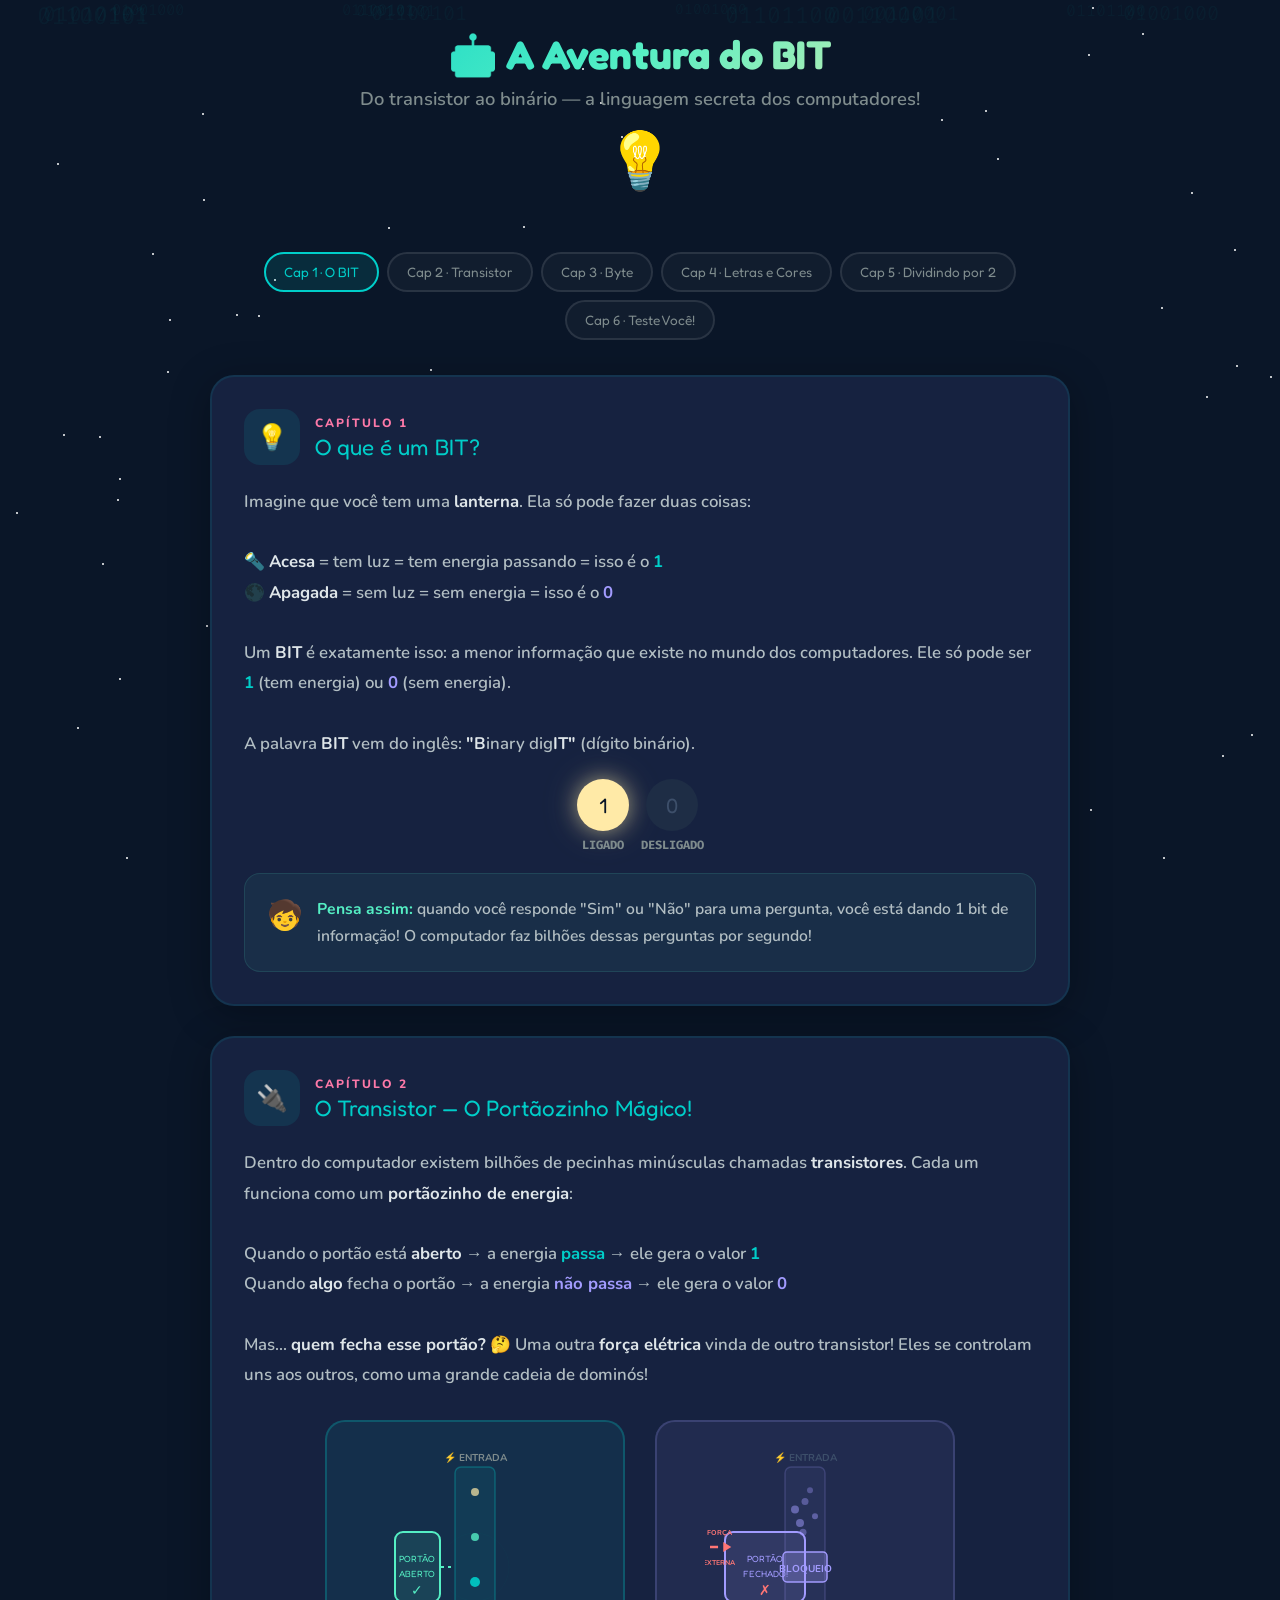
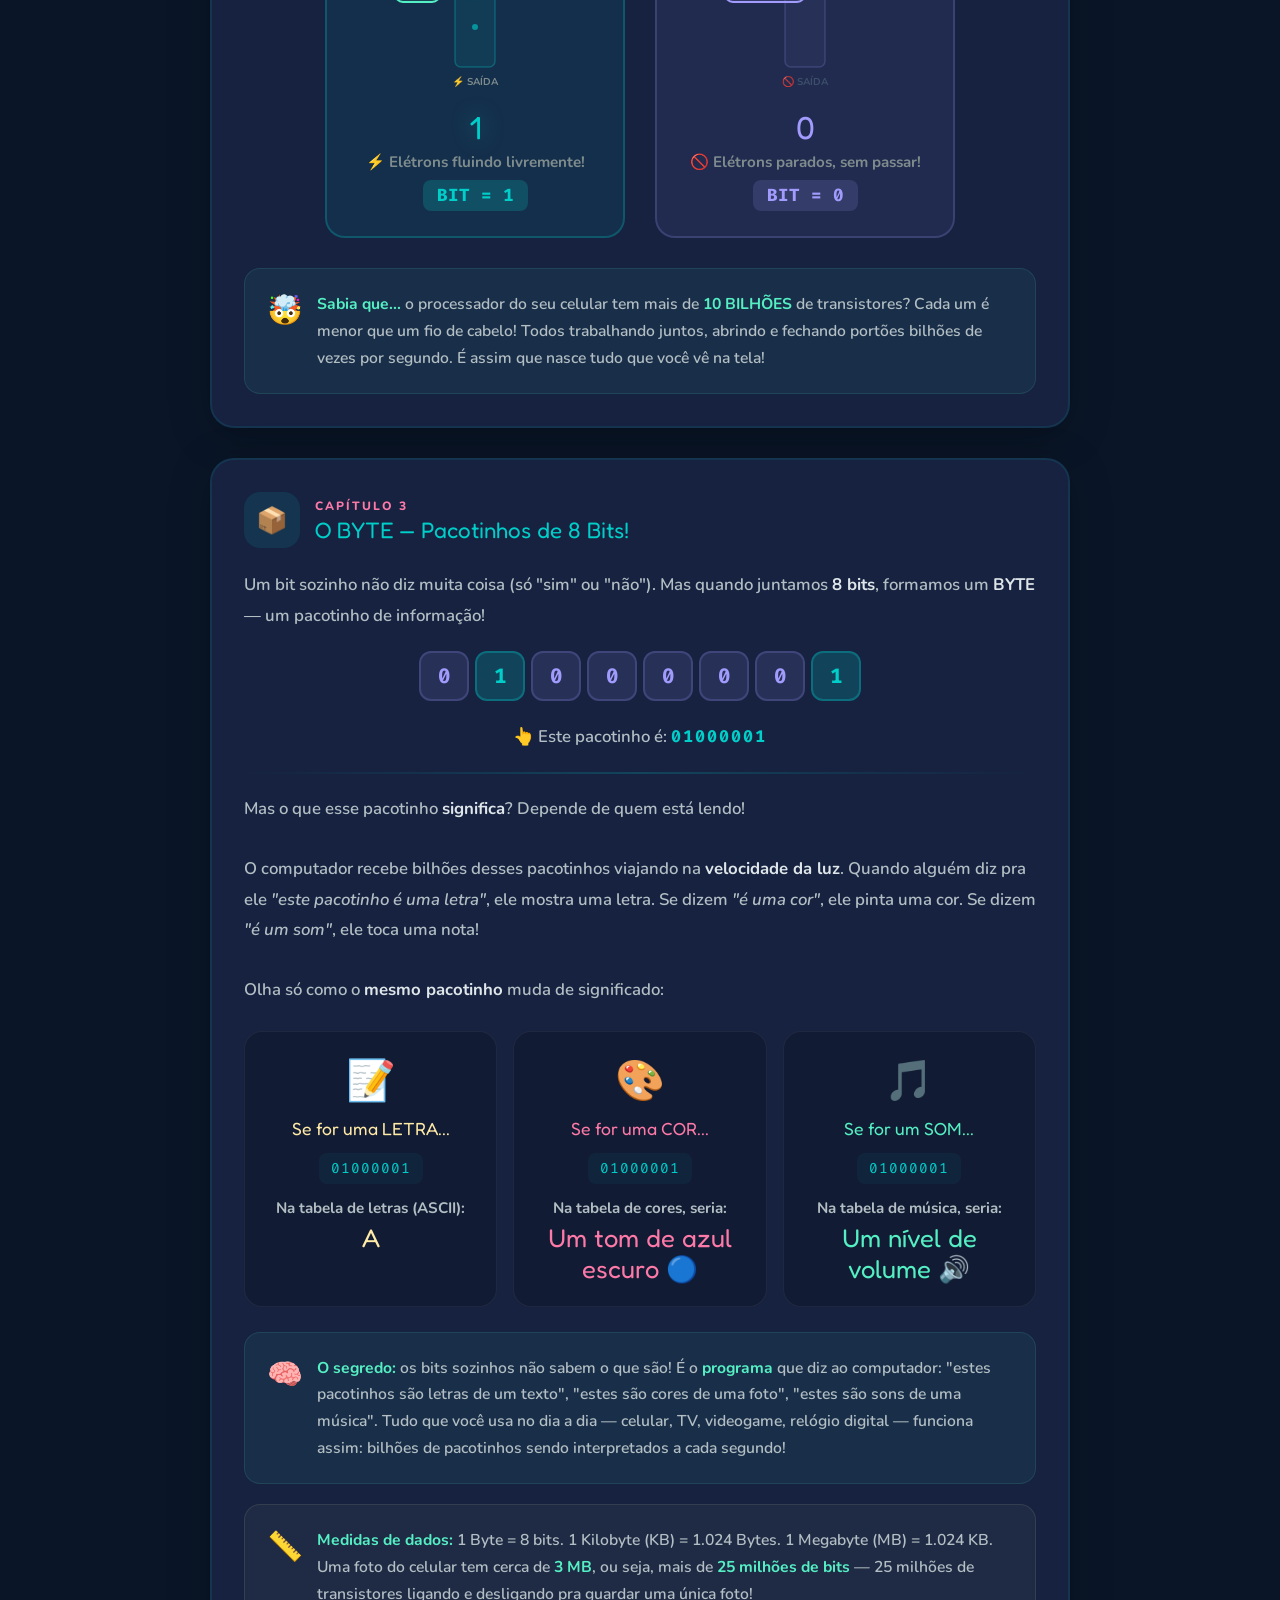
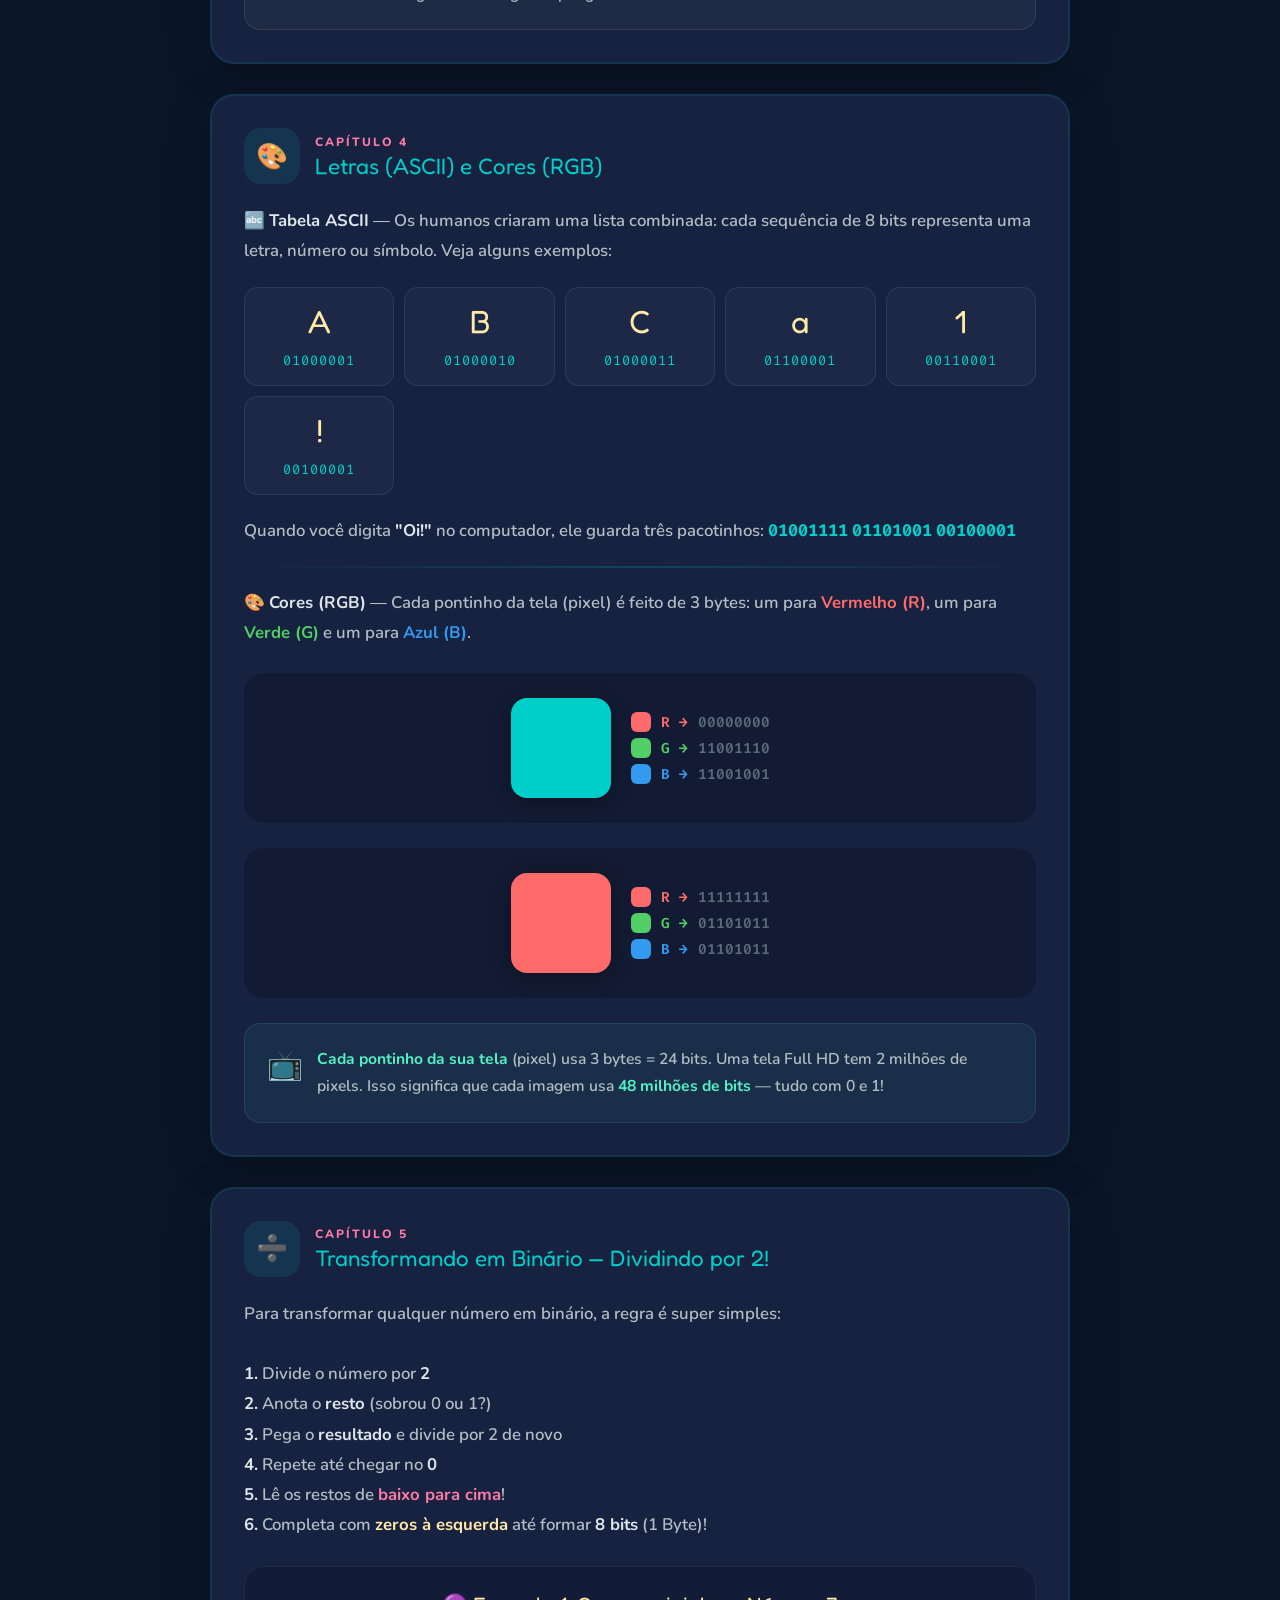
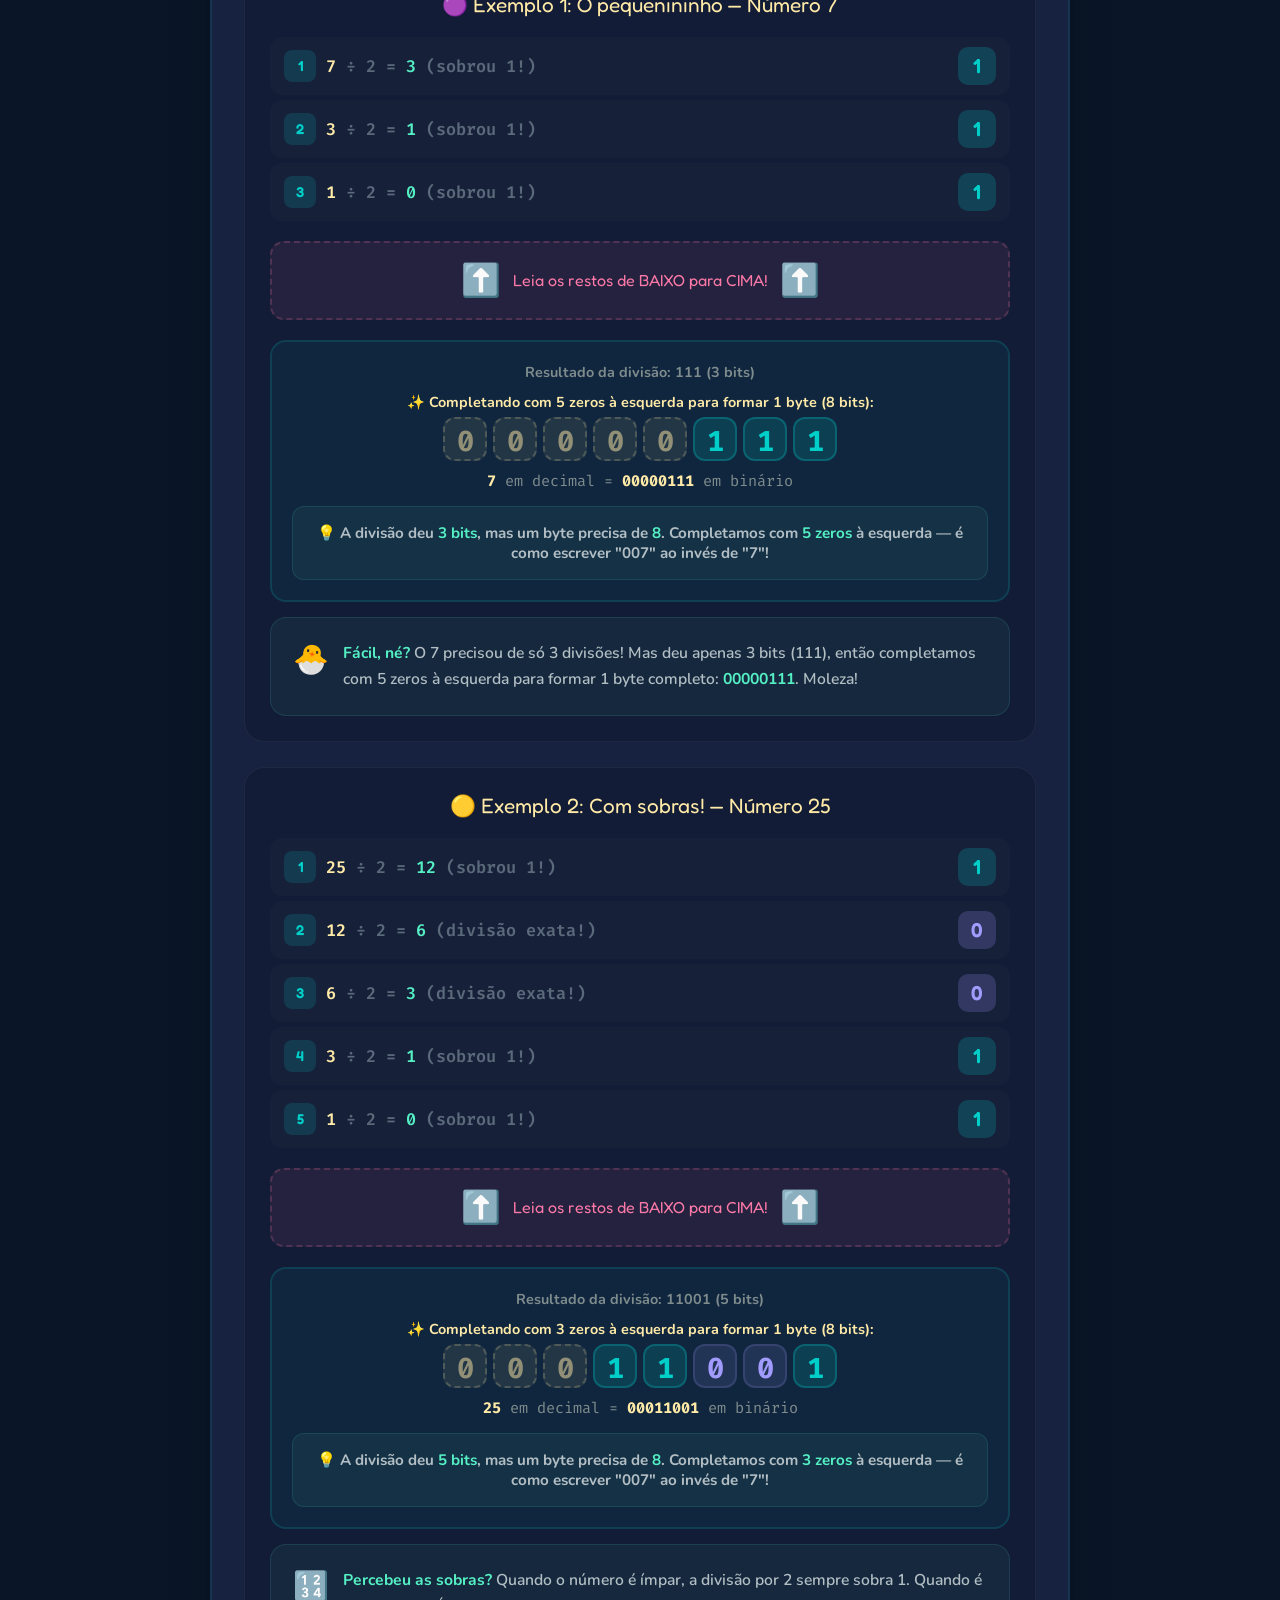
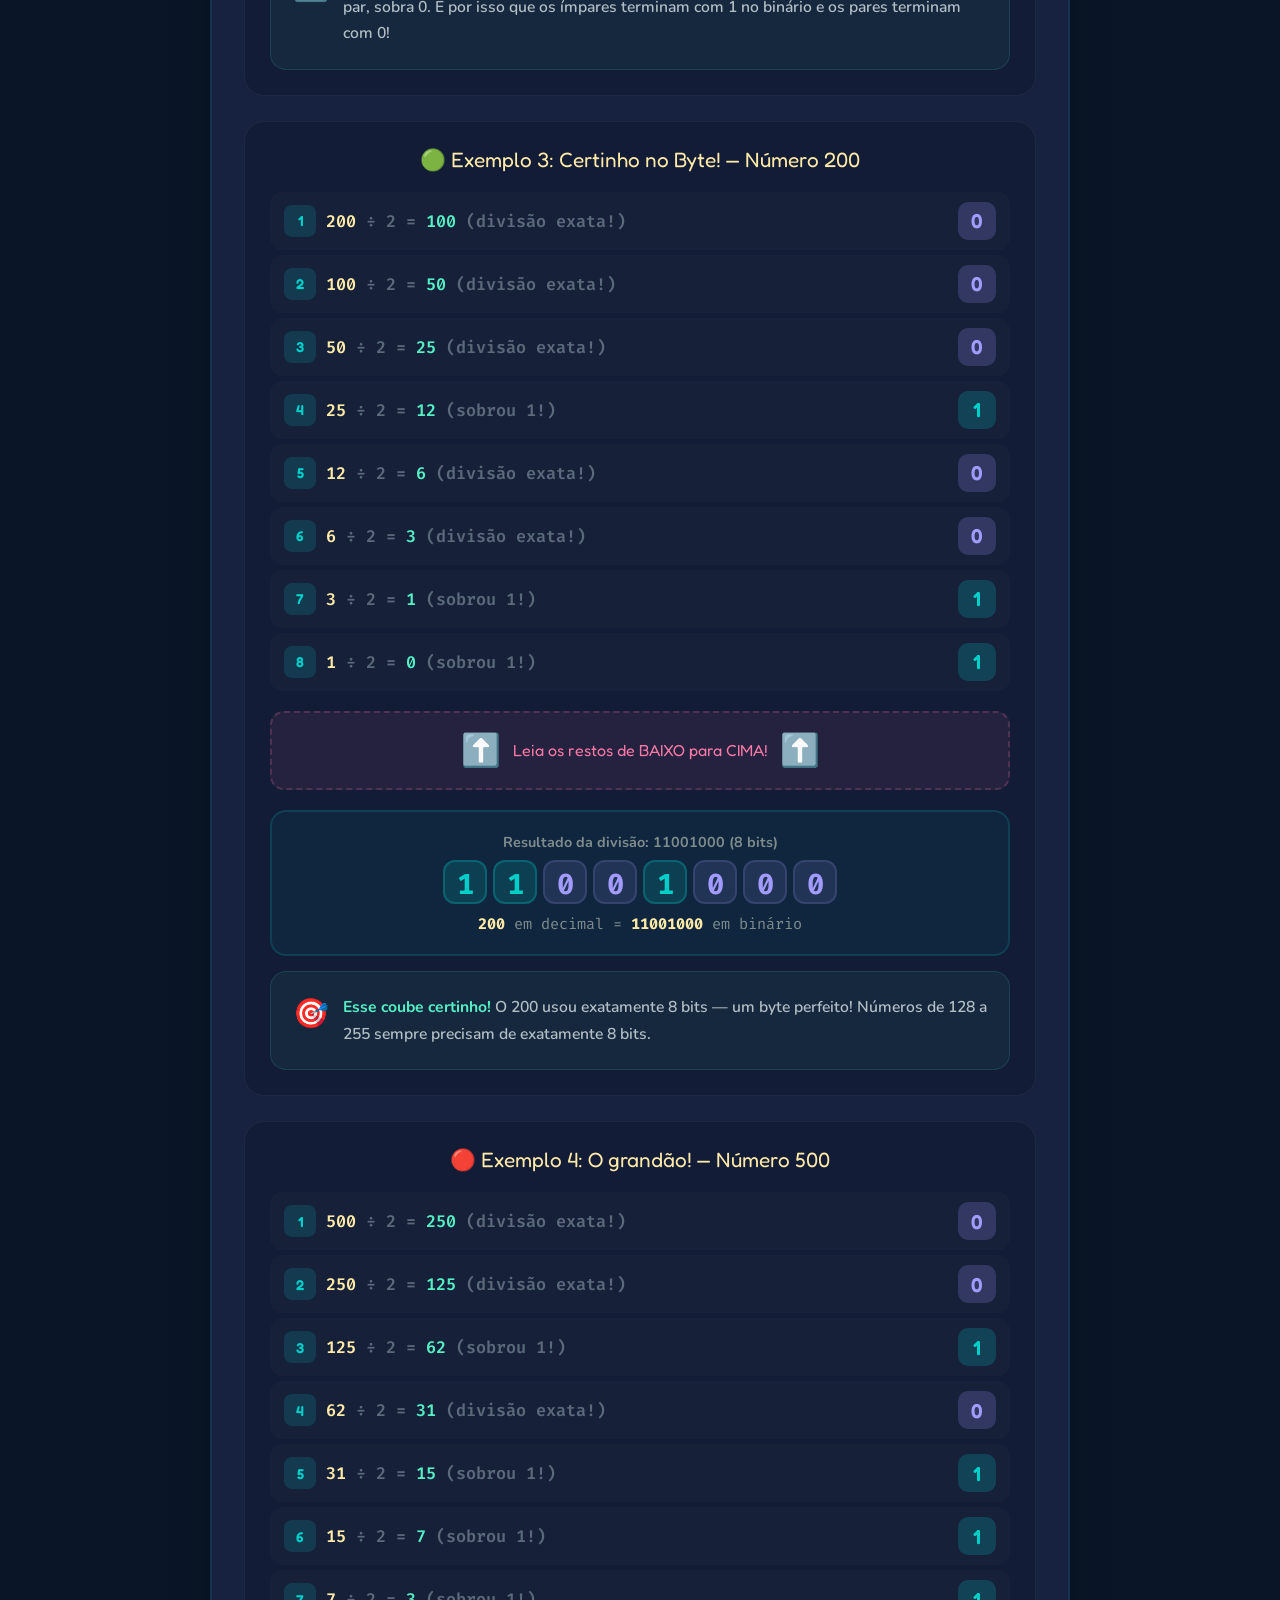
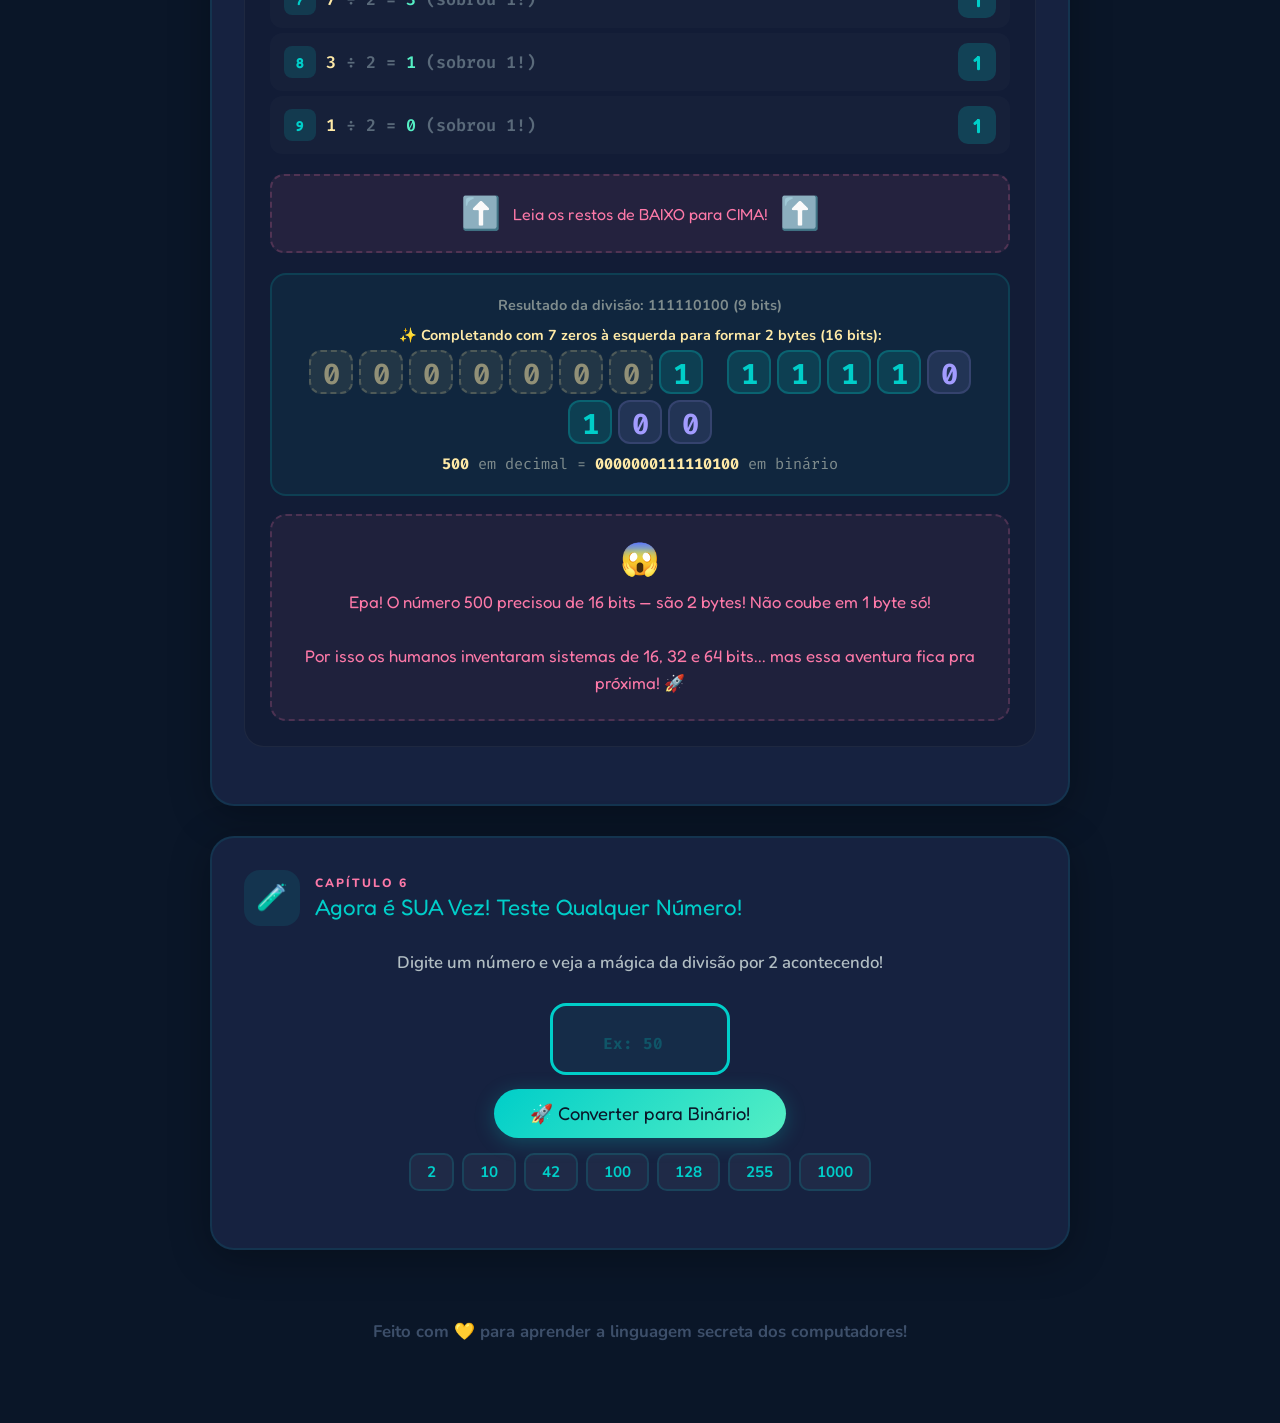
==== producoes/aventura-do-bit-v2.html @ 676eaa35 "feat: site inicial Colinha na Web com 2 produções - Página principal com galeria de cards (index.htm" ====
<!DOCTYPE html>
<html lang="pt-BR">
<head>
    <meta charset="UTF-8">
    <meta name="viewport" content="width=device-width, initial-scale=1.0">
    <title>🤖 A Aventura do BIT — Do Transistor ao Binário!</title>
    <link href="https://fonts.googleapis.com/css2?family=Fredoka+One&family=Nunito:wght@400;600;700;800&family=Fira+Code:wght@400;600;700&display=swap" rel="stylesheet">
    <style>
        :root {
            --ciano: #00CEC9;
            --azul-escuro: #0A1628;
            --azul-medio: #1B2A4A;
            --azul-card: #162240;
            --verde-neon: #55EFC4;
            --rosa-neon: #FD79A8;
            --amarelo-neon: #FFEAA7;
            --laranja: #FF7675;
            --roxo: #A29BFE;
            --branco: #DFE6E9;
        }

        * { margin: 0; padding: 0; box-sizing: border-box; }

        body {
            font-family: 'Nunito', sans-serif;
            background: var(--azul-escuro);
            color: var(--branco);
            min-height: 100vh;
            overflow-x: hidden;
        }

        /* ====== FUNDO ANIMADO ====== */
        .stars {
            position: fixed;
            top: 0; left: 0;
            width: 100%; height: 100%;
            pointer-events: none;
            z-index: 0;
        }

        .star {
            position: absolute;
            width: 2px; height: 2px;
            background: white;
            border-radius: 50%;
            animation: twinkle 3s ease-in-out infinite;
        }

        @keyframes twinkle {
            0%, 100% { opacity: 0.15; }
            50% { opacity: 0.8; }
        }

        .floating-binary {
            position: fixed;
            font-family: 'Fira Code', monospace;
            font-size: 1.1em;
            color: var(--ciano);
            opacity: 0.04;
            pointer-events: none;
            z-index: 0;
            animation: floatUp 18s linear infinite;
        }

        @keyframes floatUp {
            0% { transform: translateY(100vh); opacity: 0; }
            10% { opacity: 0.04; }
            90% { opacity: 0.04; }
            100% { transform: translateY(-100px); opacity: 0; }
        }

        /* ====== CONTAINER ====== */
        .container {
            max-width: 900px;
            margin: 0 auto;
            padding: 30px 20px 60px;
            position: relative;
            z-index: 1;
        }

        /* ====== HEADER ====== */
        .header {
            text-align: center;
            margin-bottom: 40px;
            animation: slideDown 0.8s ease-out;
        }

        @keyframes slideDown {
            from { opacity: 0; transform: translateY(-40px); }
            to { opacity: 1; transform: translateY(0); }
        }

        .header h1 {
            font-family: 'Fredoka One', cursive;
            font-size: 2.5em;
            background: linear-gradient(135deg, var(--ciano), var(--verde-neon), var(--amarelo-neon));
            -webkit-background-clip: text;
            -webkit-text-fill-color: transparent;
            background-clip: text;
            line-height: 1.2;
            margin-bottom: 8px;
        }

        .header .subtitle {
            font-size: 1.15em;
            color: #7F8C8D;
            font-weight: 600;
        }

        .hero-emoji {
            font-size: 3.5em;
            display: inline-block;
            animation: heroFloat 3s ease-in-out infinite;
            margin: 12px 0;
        }

        @keyframes heroFloat {
            0%, 100% { transform: translateY(0); }
            50% { transform: translateY(-12px); }
        }

        /* ====== NAVEGAÇÃO POR CAPÍTULOS ====== */
        .chapter-nav {
            display: flex;
            gap: 8px;
            justify-content: center;
            flex-wrap: wrap;
            margin-bottom: 35px;
        }

        .chapter-dot {
            padding: 10px 18px;
            border-radius: 50px;
            font-family: 'Fredoka One', cursive;
            font-size: 0.85em;
            cursor: pointer;
            border: 2px solid rgba(255,255,255,0.1);
            background: rgba(255,255,255,0.03);
            color: #7F8C8D;
            transition: all 0.3s ease;
            text-decoration: none;
        }

        .chapter-dot:hover {
            border-color: var(--ciano);
            color: var(--ciano);
            transform: translateY(-2px);
        }

        .chapter-dot.active {
            border-color: var(--ciano);
            background: rgba(0,206,201,0.12);
            color: var(--ciano);
        }

        /* ====== CARDS ====== */
        .card {
            background: var(--azul-card);
            border-radius: 24px;
            padding: 32px;
            margin-bottom: 30px;
            border: 2px solid rgba(0, 206, 201, 0.1);
            box-shadow: 0 8px 40px rgba(0, 0, 0, 0.3);
            animation: fadeUp 0.6s ease-out both;
        }

        @keyframes fadeUp {
            from { opacity: 0; transform: translateY(30px); }
            to { opacity: 1; transform: translateY(0); }
        }

        .card-header {
            display: flex;
            align-items: center;
            gap: 15px;
            margin-bottom: 22px;
        }

        .card-icon {
            width: 56px; height: 56px;
            border-radius: 16px;
            display: flex;
            align-items: center;
            justify-content: center;
            font-size: 1.6em;
            flex-shrink: 0;
            background: rgba(0, 206, 201, 0.1);
        }

        .chapter-label {
            font-size: 0.75em;
            text-transform: uppercase;
            letter-spacing: 2px;
            color: var(--rosa-neon);
            font-weight: 800;
            display: block;
            margin-bottom: 2px;
        }

        .card-title {
            font-family: 'Fredoka One', cursive;
            font-size: 1.4em;
            color: var(--ciano);
        }

        .card-text {
            font-size: 1.05em;
            line-height: 1.8;
            color: #B2BEC3;
            font-weight: 600;
        }

        .card-text strong { color: var(--branco); }

        .section-divider {
            height: 2px;
            background: linear-gradient(90deg, transparent, rgba(0,206,201,0.2), transparent);
            margin: 20px 0;
            border-radius: 2px;
        }

        /* ====== LÂMPADAS (CAP 1) ====== */
        .lamp-row {
            display: flex;
            gap: 12px;
            justify-content: center;
            flex-wrap: wrap;
            margin: 20px 0;
        }

        .lamp {
            text-align: center;
            cursor: pointer;
            transition: all 0.2s ease;
        }

        .lamp:hover { transform: scale(1.1); }

        .lamp-bulb {
            width: 52px; height: 52px;
            border-radius: 50%;
            display: flex;
            align-items: center;
            justify-content: center;
            font-family: 'Fredoka One', cursive;
            font-size: 1.3em;
            margin: 0 auto 6px;
            transition: all 0.3s ease;
        }

        .lamp-on {
            background: var(--amarelo-neon);
            color: var(--azul-escuro);
            box-shadow: 0 0 20px rgba(255,234,167,0.5), 0 0 40px rgba(255,234,167,0.2);
        }

        .lamp-off {
            background: #1E2D45;
            color: #3D4F6A;
        }

        .lamp-label {
            font-size: 0.75em;
            color: #7F8C8D;
            font-weight: 700;
            font-family: 'Fira Code', monospace;
        }

        /* ====== TRANSISTOR (CAP 2) ====== */
        .transistor-demo {
            display: flex;
            gap: 30px;
            justify-content: center;
            flex-wrap: wrap;
            margin: 30px 0;
        }

        .transistor-box {
            text-align: center;
            padding: 25px;
            border-radius: 20px;
            width: 300px;
            transition: all 0.3s ease;
        }

        .transistor-on {
            background: rgba(0, 206, 201, 0.08);
            border: 2px solid rgba(0, 206, 201, 0.25);
        }

        .transistor-off {
            background: rgba(162, 155, 254, 0.08);
            border: 2px solid rgba(162, 155, 254, 0.2);
        }

        .transistor-svg {
            width: 200px;
            height: 240px;
            margin: 0 auto 15px;
        }

        .transistor-label {
            font-family: 'Fredoka One', cursive;
            font-size: 2em;
            margin-bottom: 5px;
        }

        .transistor-on .transistor-label {
            color: var(--ciano);
            text-shadow: 0 0 20px rgba(0,206,201,0.5);
        }

        .transistor-off .transistor-label { color: var(--roxo); }

        .transistor-desc {
            font-size: 0.95em;
            color: #7F8C8D;
            font-weight: 700;
        }

        .transistor-state {
            font-family: 'Fira Code', monospace;
            font-size: 1.1em;
            padding: 4px 14px;
            border-radius: 8px;
            display: inline-block;
            margin-top: 8px;
            font-weight: 700;
        }

        .state-on { background: rgba(0,206,201,0.2); color: var(--ciano); }
        .state-off { background: rgba(162,155,254,0.15); color: var(--roxo); }

        /* ====== BYTE VISUAL (CAP 3) ====== */
        .byte-visual {
            display: flex;
            gap: 6px;
            justify-content: center;
            margin: 20px 0;
            flex-wrap: wrap;
        }

        .byte-bit {
            width: 50px; height: 50px;
            border-radius: 12px;
            display: flex;
            align-items: center;
            justify-content: center;
            font-family: 'Fira Code', monospace;
            font-weight: 700;
            font-size: 1.3em;
            transition: all 0.3s ease;
        }

        .byte-1 {
            background: rgba(0,206,201,0.2);
            color: var(--ciano);
            border: 2px solid rgba(0,206,201,0.3);
        }

        .byte-0 {
            background: rgba(162,155,254,0.12);
            color: var(--roxo);
            border: 2px solid rgba(162,155,254,0.2);
        }

        /* ====== CONTEXTO CARDS (CAP 3) ====== */
        .context-cards {
            display: grid;
            grid-template-columns: repeat(auto-fit, minmax(220px, 1fr));
            gap: 16px;
            margin: 25px 0;
        }

        .context-item {
            background: rgba(0,0,0,0.2);
            border-radius: 18px;
            padding: 22px;
            text-align: center;
            border: 1px solid rgba(255,255,255,0.06);
            transition: all 0.3s ease;
        }

        .context-item:hover {
            transform: translateY(-4px);
            border-color: rgba(0,206,201,0.2);
        }

        .context-emoji {
            font-size: 2.5em;
            display: block;
            margin-bottom: 10px;
        }

        .context-label {
            font-family: 'Fredoka One', cursive;
            font-size: 1.1em;
            margin-bottom: 6px;
        }

        .context-label-letter { color: var(--amarelo-neon); }
        .context-label-color { color: var(--rosa-neon); }
        .context-label-sound { color: var(--verde-neon); }

        .context-binary {
            font-family: 'Fira Code', monospace;
            font-size: 0.9em;
            color: var(--ciano);
            letter-spacing: 1px;
            margin: 8px 0;
            padding: 6px 12px;
            background: rgba(0,206,201,0.06);
            border-radius: 8px;
            display: inline-block;
        }

        .context-meaning {
            font-size: 0.95em;
            color: #B2BEC3;
            font-weight: 700;
            margin-top: 6px;
        }

        .context-result {
            font-family: 'Fredoka One', cursive;
            font-size: 1.6em;
            display: block;
            margin-top: 4px;
        }

        /* ====== ASCII SHOWCASE (CAP 4) ====== */
        .ascii-showcase {
            display: grid;
            grid-template-columns: repeat(auto-fill, minmax(130px, 1fr));
            gap: 10px;
            margin: 20px 0;
        }

        .ascii-item {
            background: rgba(255,255,255,0.03);
            border: 1px solid rgba(255,255,255,0.08);
            border-radius: 14px;
            padding: 14px 10px;
            text-align: center;
            transition: all 0.3s ease;
        }

        .ascii-item:hover {
            background: rgba(0,206,201,0.08);
            border-color: rgba(0,206,201,0.2);
            transform: translateY(-3px);
        }

        .ascii-char {
            font-family: 'Fredoka One', cursive;
            font-size: 2em;
            color: var(--amarelo-neon);
            display: block;
            margin-bottom: 8px;
        }

        .ascii-bin {
            font-family: 'Fira Code', monospace;
            font-size: 0.85em;
            color: var(--ciano);
            letter-spacing: 1px;
        }

        /* ====== PIXEL / COR (CAP 4) ====== */
        .pixel-demo {
            display: flex;
            gap: 20px;
            align-items: center;
            justify-content: center;
            flex-wrap: wrap;
            margin: 25px 0;
            padding: 25px;
            background: rgba(0,0,0,0.2);
            border-radius: 20px;
        }

        .pixel-square {
            width: 100px; height: 100px;
            border-radius: 16px;
            flex-shrink: 0;
            box-shadow: 0 4px 20px rgba(0,0,0,0.3);
        }

        .pixel-info { text-align: left; }

        .pixel-channel {
            display: flex;
            align-items: center;
            gap: 10px;
            margin: 6px 0;
            font-family: 'Fira Code', monospace;
            font-size: 0.9em;
            font-weight: 600;
        }

        .channel-label {
            width: 20px; height: 20px;
            border-radius: 6px;
            flex-shrink: 0;
        }

        .channel-r { background: #FF6B6B; }
        .channel-g { background: #51CF66; }
        .channel-b { background: #339AF0; }

        /* ====== DIVISÃO POR 2 (CAP 5) ====== */
        .division-example {
            margin: 25px 0;
            padding: 25px;
            background: rgba(0,0,0,0.15);
            border-radius: 20px;
            border: 1px solid rgba(255,255,255,0.05);
        }

        .division-title {
            font-family: 'Fredoka One', cursive;
            font-size: 1.3em;
            color: var(--amarelo-neon);
            text-align: center;
            margin-bottom: 20px;
        }

        .div-step {
            display: flex;
            align-items: center;
            gap: 10px;
            padding: 10px 14px;
            margin: 5px 0;
            border-radius: 12px;
            background: rgba(255,255,255,0.02);
            font-family: 'Fira Code', monospace;
            font-size: 1.05em;
            font-weight: 600;
            opacity: 0;
            animation: stepSlide 0.4s ease-out forwards;
        }

        @keyframes stepSlide {
            from { opacity: 0; transform: translateX(-20px); }
            to { opacity: 1; transform: translateX(0); }
        }

        .div-step-num {
            background: rgba(0,206,201,0.15);
            color: var(--ciano);
            width: 32px; height: 32px;
            border-radius: 8px;
            display: flex;
            align-items: center;
            justify-content: center;
            font-family: 'Fredoka One', cursive;
            font-size: 0.85em;
            flex-shrink: 0;
        }

        .div-content { flex: 1; color: var(--branco); }
        .div-content .num { color: var(--amarelo-neon); }
        .div-content .op { color: #5A6A7A; }
        .div-content .eq { color: var(--verde-neon); }

        .div-remainder {
            font-family: 'Fredoka One', cursive;
            font-size: 1.2em;
            width: 38px; height: 38px;
            border-radius: 10px;
            display: flex;
            align-items: center;
            justify-content: center;
            flex-shrink: 0;
        }

        .rem-0 { background: rgba(162,155,254,0.2); color: var(--roxo); }
        .rem-1 { background: rgba(0,206,201,0.2); color: var(--ciano); }

        .read-direction {
            display: flex;
            align-items: center;
            justify-content: center;
            gap: 12px;
            margin: 20px 0;
            padding: 16px;
            background: rgba(253,121,168,0.08);
            border-radius: 14px;
            border: 2px dashed rgba(253,121,168,0.2);
        }

        .read-arrow {
            font-size: 2em;
            animation: arrowBounce 1.5s ease-in-out infinite;
        }

        @keyframes arrowBounce {
            0%, 100% { transform: translateY(0); }
            50% { transform: translateY(-6px); }
        }

        .read-text {
            font-family: 'Fredoka One', cursive;
            font-size: 1em;
            color: var(--rosa-neon);
        }

        /* Resultado da conversão */
        .conversion-result {
            text-align: center;
            padding: 20px;
            background: rgba(0,206,201,0.06);
            border-radius: 16px;
            border: 2px solid rgba(0,206,201,0.15);
            margin-top: 15px;
        }

        .conv-label {
            font-size: 0.9em;
            color: #7F8C8D;
            font-weight: 700;
            margin-bottom: 8px;
        }

        .conv-result-digits {
            display: flex;
            gap: 6px;
            justify-content: center;
            flex-wrap: wrap;
        }

        .conv-digit {
            font-family: 'Fira Code', monospace;
            font-weight: 700;
            font-size: 1.8em;
            width: 44px; height: 44px;
            line-height: 44px;
            text-align: center;
            border-radius: 12px;
        }

        .cd-1 {
            background: rgba(0,206,201,0.15);
            color: var(--ciano);
            border: 2px solid rgba(0,206,201,0.25);
        }

        .cd-0 {
            background: rgba(162,155,254,0.12);
            color: var(--roxo);
            border: 2px solid rgba(162,155,254,0.15);
        }

        .cd-pad {
            background: rgba(255,234,167,0.08);
            color: rgba(255,234,167,0.5);
            border: 2px dashed rgba(255,234,167,0.2);
        }

        .conv-decimal {
            font-family: 'Fira Code', monospace;
            font-size: 0.95em;
            color: #7F8C8D;
            margin-top: 10px;
        }

        .conv-decimal strong { color: var(--amarelo-neon); }

        /* Regra do byte */
        .byte-rule {
            text-align: center;
            margin-top: 15px;
            padding: 16px;
            background: rgba(85,239,196,0.06);
            border-radius: 12px;
            border: 1px solid rgba(85,239,196,0.12);
            font-size: 0.95em;
            color: #B2BEC3;
            font-weight: 700;
        }

        .byte-rule strong { color: var(--verde-neon); }

        /* Spoiler divertido */
        .spoiler-box {
            text-align: center;
            margin-top: 18px;
            padding: 22px;
            background: rgba(253,121,168,0.06);
            border-radius: 16px;
            border: 2px dashed rgba(253,121,168,0.2);
        }

        .spoiler-emoji { font-size: 2em; display: block; margin-bottom: 8px; }

        .spoiler-text {
            font-family: 'Fredoka One', cursive;
            font-size: 1.05em;
            color: var(--rosa-neon);
            line-height: 1.6;
        }

        /* ====== FUN FACT ====== */
        .fun-fact {
            background: rgba(85,239,196,0.06);
            border-radius: 16px;
            padding: 22px;
            margin-top: 20px;
            display: flex;
            align-items: flex-start;
            gap: 14px;
            border: 1px solid rgba(85,239,196,0.12);
        }

        .fun-fact-icon { font-size: 1.8em; flex-shrink: 0; }

        .fun-fact-text {
            font-size: 0.98em;
            line-height: 1.7;
            color: #B2BEC3;
            font-weight: 600;
        }

        .fun-fact-text strong { color: var(--verde-neon); }

        /* ====== INTERATIVO (CAP 6) ====== */
        .interactive-section {
            text-align: center;
            margin: 25px 0;
        }

        .number-input {
            font-family: 'Fira Code', monospace;
            font-size: 1.8em;
            font-weight: 700;
            width: 180px;
            padding: 14px 18px;
            border: 3px solid var(--ciano);
            border-radius: 16px;
            background: rgba(0,206,201,0.06);
            color: var(--ciano);
            text-align: center;
            outline: none;
            transition: all 0.3s ease;
        }

        .number-input:focus {
            border-color: var(--verde-neon);
            box-shadow: 0 0 20px rgba(85,239,196,0.2);
        }

        .number-input::placeholder {
            color: rgba(0,206,201,0.25);
            font-size: 0.55em;
        }

        .convert-btn {
            display: inline-block;
            background: linear-gradient(135deg, var(--ciano), var(--verde-neon));
            color: var(--azul-escuro);
            font-family: 'Fredoka One', cursive;
            font-size: 1.15em;
            padding: 13px 36px;
            border: none;
            border-radius: 50px;
            cursor: pointer;
            margin-top: 14px;
            transition: all 0.3s ease;
            box-shadow: 0 4px 20px rgba(0,206,201,0.25);
        }

        .convert-btn:hover {
            transform: translateY(-3px);
            box-shadow: 0 8px 30px rgba(0,206,201,0.35);
        }

        .convert-btn:active { transform: translateY(0) scale(0.98); }

        .quick-examples {
            display: flex;
            gap: 8px;
            justify-content: center;
            flex-wrap: wrap;
            margin: 15px 0;
        }

        .quick-btn {
            background: rgba(255,255,255,0.04);
            border: 2px solid rgba(0,206,201,0.15);
            border-radius: 10px;
            padding: 7px 16px;
            font-family: 'Nunito', sans-serif;
            font-weight: 700;
            font-size: 0.95em;
            color: var(--ciano);
            cursor: pointer;
            transition: all 0.3s ease;
        }

        .quick-btn:hover {
            background: rgba(0,206,201,0.08);
            border-color: var(--ciano);
            transform: translateY(-2px);
        }

        #interactive-result { margin-top: 20px; }

        /* ====== FOOTER ====== */
        .footer {
            text-align: center;
            margin-top: 50px;
            padding: 20px;
            color: #3D4F6A;
            font-weight: 700;
            font-size: 1.05em;
        }

        .footer span { color: var(--amarelo-neon); }

        /* ====== RESPONSIVO ====== */
        @media (max-width: 600px) {
            .header h1 { font-size: 1.8em; }
            .transistor-demo { gap: 15px; }
            .transistor-box { width: 100%; max-width: 300px; }
            .card { padding: 22px; }
            .division-title { font-size: 1.1em; }
            .pixel-demo { flex-direction: column; text-align: center; }
            .pixel-info { text-align: center; }
            .context-cards { grid-template-columns: 1fr; }
        }
    </style>
</head>
<body>

<!-- ====== FUNDO ====== -->
<div class="stars" id="stars"></div>
<div id="floatingBinary"></div>

<div class="container">

    <!-- ====== HEADER ====== -->
    <div class="header">
        <h1>🤖 A Aventura do BIT</h1>
        <p class="subtitle">Do transistor ao binário — a linguagem secreta dos computadores!</p>
        <div class="hero-emoji">💡</div>
    </div>

    <!-- ====== NAVEGAÇÃO ====== -->
    <div class="chapter-nav">
        <a class="chapter-dot active" href="#cap1">Cap 1 · O BIT</a>
        <a class="chapter-dot" href="#cap2">Cap 2 · Transistor</a>
        <a class="chapter-dot" href="#cap3">Cap 3 · Byte</a>
        <a class="chapter-dot" href="#cap4">Cap 4 · Letras e Cores</a>
        <a class="chapter-dot" href="#cap5">Cap 5 · Dividindo por 2</a>
        <a class="chapter-dot" href="#cap6">Cap 6 · Teste Você!</a>
    </div>

    <!-- ================================================================ -->
    <!-- CAPÍTULO 1 — O QUE É UM BIT? -->
    <!-- ================================================================ -->
    <div class="card" id="cap1">
        <div class="card-header">
            <div class="card-icon">💡</div>
            <div>
                <span class="chapter-label">Capítulo 1</span>
                <div class="card-title">O que é um BIT?</div>
            </div>
        </div>

        <div class="card-text">
            <p>Imagine que você tem uma <strong>lanterna</strong>. Ela só pode fazer duas coisas:</p>
            <br>
            <p>🔦 <strong>Acesa</strong> = tem luz = tem energia passando = isso é o <strong style="color:var(--ciano)">1</strong></p>
            <p>🌑 <strong>Apagada</strong> = sem luz = sem energia = isso é o <strong style="color:var(--roxo)">0</strong></p>
            <br>
            <p>Um <strong>BIT</strong> é exatamente isso: a menor informação que existe no mundo dos computadores. Ele só pode ser <strong style="color:var(--ciano)">1</strong> (tem energia) ou <strong style="color:var(--roxo)">0</strong> (sem energia).</p>
            <br>
            <p>A palavra <strong>BIT</strong> vem do inglês: <strong>"B</strong>inary dig<strong>IT"</strong> (dígito binário).</p>
        </div>

        <div class="lamp-row">
            <div class="lamp" onclick="this.querySelector('.lamp-bulb').classList.toggle('lamp-on'); this.querySelector('.lamp-bulb').classList.toggle('lamp-off');">
                <div class="lamp-bulb lamp-on">1</div>
                <div class="lamp-label">LIGADO</div>
            </div>
            <div class="lamp" onclick="this.querySelector('.lamp-bulb').classList.toggle('lamp-on'); this.querySelector('.lamp-bulb').classList.toggle('lamp-off');">
                <div class="lamp-bulb lamp-off">0</div>
                <div class="lamp-label">DESLIGADO</div>
            </div>
        </div>

        <div class="fun-fact">
            <span class="fun-fact-icon">🧒</span>
            <div class="fun-fact-text">
                <strong>Pensa assim:</strong> quando você responde "Sim" ou "Não" para uma pergunta, você está dando 1 bit de informação! O computador faz bilhões dessas perguntas por segundo!
            </div>
        </div>
    </div>

    <!-- ================================================================ -->
    <!-- CAPÍTULO 2 — O TRANSISTOR -->
    <!-- ================================================================ -->
    <div class="card" id="cap2">
        <div class="card-header">
            <div class="card-icon">🔌</div>
            <div>
                <span class="chapter-label">Capítulo 2</span>
                <div class="card-title">O Transistor — O Portãozinho Mágico!</div>
            </div>
        </div>

        <div class="card-text">
            <p>Dentro do computador existem bilhões de pecinhas minúsculas chamadas <strong>transistores</strong>. Cada um funciona como um <strong>portãozinho de energia</strong>:</p>
            <br>
            <p>Quando o portão está <strong>aberto</strong> → a energia <strong style="color:var(--ciano)">passa</strong> → ele gera o valor <strong style="color:var(--ciano)">1</strong></p>
            <p>Quando <strong>algo</strong> fecha o portão → a energia <strong style="color:var(--roxo)">não passa</strong> → ele gera o valor <strong style="color:var(--roxo)">0</strong></p>
            <br>
            <p>Mas... <strong>quem fecha esse portão?</strong> 🤔 Uma outra <strong>força elétrica</strong> vinda de outro transistor! Eles se controlam uns aos outros, como uma grande cadeia de dominós!</p>
        </div>

        <div class="transistor-demo">
            <!-- TRANSISTOR LIGADO -->
            <div class="transistor-box transistor-on">
                <svg class="transistor-svg" viewBox="0 0 200 240">
                    <!-- Canal principal -->
                    <rect x="80" y="20" width="40" height="200" rx="6" fill="rgba(0,206,201,0.08)" stroke="rgba(0,206,201,0.3)" stroke-width="1.5"/>

                    <!-- Portão ABERTO (à esquerda, afastado) -->
                    <rect x="20" y="85" width="45" height="70" rx="8" fill="rgba(85,239,196,0.1)" stroke="#55EFC4" stroke-width="2"/>
                    <text x="42" y="115" text-anchor="middle" fill="#55EFC4" font-family="Fredoka One" font-size="9">PORTÃO</text>
                    <text x="42" y="130" text-anchor="middle" fill="#55EFC4" font-family="Fredoka One" font-size="9">ABERTO</text>
                    <text x="42" y="148" text-anchor="middle" fill="#55EFC4" font-size="14">✓</text>

                    <!-- Seta do portão (afastada = aberto) -->
                    <line x1="65" y1="120" x2="76" y2="120" stroke="#55EFC4" stroke-width="2" stroke-dasharray="4"/>

                    <!-- Labels -->
                    <text x="100" y="14" text-anchor="middle" fill="#7F8C8D" font-size="10" font-weight="700">⚡ ENTRADA</text>
                    <text x="100" y="238" text-anchor="middle" fill="#7F8C8D" font-size="10" font-weight="700">⚡ SAÍDA</text>

                    <!-- Elétrons fluindo (bolinhas descendo) -->
                    <circle r="5" fill="#00CEC9" opacity="0.9">
                        <animate attributeName="cy" values="30;210" dur="1.2s" repeatCount="indefinite"/>
                        <animate attributeName="cx" values="100;100" dur="1.2s" repeatCount="indefinite"/>
                    </circle>
                    <circle r="4" fill="#55EFC4" opacity="0.8">
                        <animate attributeName="cy" values="30;210" dur="1.2s" begin="0.3s" repeatCount="indefinite"/>
                        <animate attributeName="cx" values="100;100" dur="1.2s" repeatCount="indefinite"/>
                    </circle>
                    <circle r="4" fill="#FFEAA7" opacity="0.7">
                        <animate attributeName="cy" values="30;210" dur="1.2s" begin="0.6s" repeatCount="indefinite"/>
                        <animate attributeName="cx" values="100;100" dur="1.2s" repeatCount="indefinite"/>
                    </circle>
                    <circle r="3" fill="#00CEC9" opacity="0.6">
                        <animate attributeName="cy" values="30;210" dur="1.2s" begin="0.9s" repeatCount="indefinite"/>
                        <animate attributeName="cx" values="100;100" dur="1.2s" repeatCount="indefinite"/>
                    </circle>

                    <!-- Brilho de energia -->
                    <circle cx="100" cy="120" r="30" fill="none" stroke="rgba(0,206,201,0.12)" stroke-width="1">
                        <animate attributeName="r" values="25;35;25" dur="2s" repeatCount="indefinite"/>
                        <animate attributeName="opacity" values="0.3;0.1;0.3" dur="2s" repeatCount="indefinite"/>
                    </circle>
                </svg>
                <div class="transistor-label">1</div>
                <div class="transistor-desc">⚡ Elétrons fluindo livremente!</div>
                <div class="transistor-state state-on">BIT = 1</div>
            </div>

            <!-- TRANSISTOR DESLIGADO -->
            <div class="transistor-box transistor-off">
                <svg class="transistor-svg" viewBox="0 0 200 240">
                    <!-- Canal principal -->
                    <rect x="80" y="20" width="40" height="200" rx="6" fill="rgba(162,155,254,0.05)" stroke="rgba(162,155,254,0.2)" stroke-width="1.5"/>

                    <!-- Barreira / Portão FECHADO (encostando no canal!) -->
                    <rect x="20" y="85" width="80" height="70" rx="8" fill="rgba(162,155,254,0.12)" stroke="#A29BFE" stroke-width="2">
                        <!-- Animação do portão se fechando -->
                        <animate attributeName="width" values="45;80" dur="2s" fill="freeze" repeatCount="1"/>
                    </rect>
                    <text x="60" y="115" text-anchor="middle" fill="#A29BFE" font-family="Fredoka One" font-size="9">PORTÃO</text>
                    <text x="60" y="130" text-anchor="middle" fill="#A29BFE" font-family="Fredoka One" font-size="9">FECHADO!</text>
                    <text x="60" y="148" text-anchor="middle" fill="#FF7675" font-size="14">✗</text>

                    <!-- Força externa empurrando o portão (seta vermelha) -->
                    <line x1="5" y1="100" x2="18" y2="100" stroke="#FF7675" stroke-width="2.5">
                        <animate attributeName="x2" values="12;20;12" dur="1.5s" repeatCount="indefinite"/>
                    </line>
                    <polygon points="18,95 26,100 18,105" fill="#FF7675">
                        <animate attributeName="points" values="18,95 26,100 18,105;20,95 28,100 20,105;18,95 26,100 18,105" dur="1.5s" repeatCount="indefinite"/>
                    </polygon>
                    <text x="14" y="88" text-anchor="middle" fill="#FF7675" font-size="7" font-weight="700">FORÇA</text>
                    <text x="14" y="118" text-anchor="middle" fill="#FF7675" font-size="7" font-weight="700">EXTERNA</text>

                    <!-- Labels -->
                    <text x="100" y="14" text-anchor="middle" fill="#3D4F6A" font-size="10" font-weight="700">⚡ ENTRADA</text>
                    <text x="100" y="238" text-anchor="middle" fill="#3D4F6A" font-size="10" font-weight="700">🚫 SAÍDA</text>

                    <!-- Barreira visual no meio do canal -->
                    <rect x="78" y="105" width="44" height="30" rx="4" fill="rgba(162,155,254,0.25)" stroke="#A29BFE" stroke-width="1.5">
                        <animate attributeName="opacity" values="0;1" dur="2s" fill="freeze"/>
                    </rect>
                    <text x="100" y="125" text-anchor="middle" fill="#A29BFE" font-size="10" font-weight="700">
                        BLOQUEIO
                        <animate attributeName="opacity" values="0;1" dur="2.2s" fill="freeze"/>
                    </text>

                    <!-- Elétrons PARADOS (acumulados acima do bloqueio) -->
                    <circle cx="90" cy="65" r="4" fill="#A29BFE" opacity="0.5">
                        <animate attributeName="cy" values="67;62;67" dur="2s" repeatCount="indefinite"/>
                    </circle>
                    <circle cx="100" cy="55" r="3.5" fill="#A29BFE" opacity="0.4">
                        <animate attributeName="cy" values="57;52;57" dur="2.5s" repeatCount="indefinite"/>
                    </circle>
                    <circle cx="110" cy="70" r="3" fill="#A29BFE" opacity="0.45">
                        <animate attributeName="cy" values="72;67;72" dur="1.8s" repeatCount="indefinite"/>
                    </circle>
                    <circle cx="95" cy="78" r="4" fill="#A29BFE" opacity="0.5">
                        <animate attributeName="cy" values="80;75;80" dur="2.2s" repeatCount="indefinite"/>
                    </circle>
                    <circle cx="105" cy="45" r="3" fill="#A29BFE" opacity="0.35">
                        <animate attributeName="cy" values="47;42;47" dur="1.9s" repeatCount="indefinite"/>
                    </circle>
                    <circle cx="98" cy="88" r="3.5" fill="#A29BFE" opacity="0.4">
                        <animate attributeName="cy" values="90;85;90" dur="2.1s" repeatCount="indefinite"/>
                    </circle>

                    <!-- Nada abaixo do bloqueio (vazio!) -->
                </svg>
                <div class="transistor-label">0</div>
                <div class="transistor-desc">🚫 Elétrons parados, sem passar!</div>
                <div class="transistor-state state-off">BIT = 0</div>
            </div>
        </div>

        <div class="fun-fact">
            <span class="fun-fact-icon">🤯</span>
            <div class="fun-fact-text">
                <strong>Sabia que...</strong> o processador do seu celular tem mais de <strong>10 BILHÕES</strong> de transistores? Cada um é menor que um fio de cabelo! Todos trabalhando juntos, abrindo e fechando portões bilhões de vezes por segundo. É assim que nasce tudo que você vê na tela!
            </div>
        </div>
    </div>

    <!-- ================================================================ -->
    <!-- CAPÍTULO 3 — O BYTE -->
    <!-- ================================================================ -->
    <div class="card" id="cap3">
        <div class="card-header">
            <div class="card-icon">📦</div>
            <div>
                <span class="chapter-label">Capítulo 3</span>
                <div class="card-title">O BYTE — Pacotinhos de 8 Bits!</div>
            </div>
        </div>

        <div class="card-text">
            <p>Um bit sozinho não diz muita coisa (só "sim" ou "não"). Mas quando juntamos <strong>8 bits</strong>, formamos um <strong>BYTE</strong> — um pacotinho de informação!</p>
        </div>

        <div class="byte-visual">
            <div class="byte-bit byte-0">0</div>
            <div class="byte-bit byte-1">1</div>
            <div class="byte-bit byte-0">0</div>
            <div class="byte-bit byte-0">0</div>
            <div class="byte-bit byte-0">0</div>
            <div class="byte-bit byte-0">0</div>
            <div class="byte-bit byte-0">0</div>
            <div class="byte-bit byte-1">1</div>
        </div>

        <div class="card-text" style="text-align:center; margin:15px 0;">
            <p>👆 Este pacotinho é: <strong style="color:var(--ciano); font-family:'Fira Code',monospace; letter-spacing:2px;">01000001</strong></p>
        </div>

        <div class="section-divider"></div>

        <div class="card-text">
            <p>Mas o que esse pacotinho <strong>significa</strong>? Depende de quem está lendo!</p>
            <br>
            <p>O computador recebe bilhões desses pacotinhos viajando na <strong>velocidade da luz</strong>. Quando alguém diz pra ele <em>"este pacotinho é uma letra"</em>, ele mostra uma letra. Se dizem <em>"é uma cor"</em>, ele pinta uma cor. Se dizem <em>"é um som"</em>, ele toca uma nota!</p>
            <br>
            <p>Olha só como o <strong>mesmo pacotinho</strong> muda de significado:</p>
        </div>

        <div class="context-cards">
            <!-- Letra -->
            <div class="context-item">
                <span class="context-emoji">📝</span>
                <div class="context-label context-label-letter">Se for uma LETRA...</div>
                <div class="context-binary">01000001</div>
                <div class="context-meaning">Na tabela de letras (ASCII):</div>
                <span class="context-result" style="color:var(--amarelo-neon)">A</span>
            </div>

            <!-- Cor -->
            <div class="context-item">
                <span class="context-emoji">🎨</span>
                <div class="context-label context-label-color">Se for uma COR...</div>
                <div class="context-binary">01000001</div>
                <div class="context-meaning">Na tabela de cores, seria:</div>
                <span class="context-result" style="color:var(--rosa-neon)">Um tom de azul escuro 🔵</span>
            </div>

            <!-- Som -->
            <div class="context-item">
                <span class="context-emoji">🎵</span>
                <div class="context-label context-label-sound">Se for um SOM...</div>
                <div class="context-binary">01000001</div>
                <div class="context-meaning">Na tabela de música, seria:</div>
                <span class="context-result" style="color:var(--verde-neon)">Um nível de volume 🔊</span>
            </div>
        </div>

        <div class="fun-fact">
            <span class="fun-fact-icon">🧠</span>
            <div class="fun-fact-text">
                <strong>O segredo:</strong> os bits sozinhos não sabem o que são! É o <strong>programa</strong> que diz ao computador: "estes pacotinhos são letras de um texto", "estes são cores de uma foto", "estes são sons de uma música". Tudo que você usa no dia a dia — celular, TV, videogame, relógio digital — funciona assim: bilhões de pacotinhos sendo interpretados a cada segundo!
            </div>
        </div>

        <div class="fun-fact" style="background: rgba(255,234,167,0.04); border-color: rgba(255,234,167,0.1);">
            <span class="fun-fact-icon">📏</span>
            <div class="fun-fact-text">
                <strong>Medidas de dados:</strong> 1 Byte = 8 bits. 1 Kilobyte (KB) = 1.024 Bytes. 1 Megabyte (MB) = 1.024 KB. Uma foto do celular tem cerca de <strong>3 MB</strong>, ou seja, mais de <strong>25 milhões de bits</strong> — 25 milhões de transistores ligando e desligando pra guardar uma única foto!
            </div>
        </div>
    </div>

    <!-- ================================================================ -->
    <!-- CAPÍTULO 4 — LETRAS E CORES -->
    <!-- ================================================================ -->
    <div class="card" id="cap4">
        <div class="card-header">
            <div class="card-icon">🎨</div>
            <div>
                <span class="chapter-label">Capítulo 4</span>
                <div class="card-title">Letras (ASCII) e Cores (RGB)</div>
            </div>
        </div>

        <div class="card-text">
            <p>🔤 <strong>Tabela ASCII</strong> — Os humanos criaram uma lista combinada: cada sequência de 8 bits representa uma letra, número ou símbolo. Veja alguns exemplos:</p>
        </div>

        <div class="ascii-showcase">
            <div class="ascii-item">
                <span class="ascii-char">A</span>
                <span class="ascii-bin">01000001</span>
            </div>
            <div class="ascii-item">
                <span class="ascii-char">B</span>
                <span class="ascii-bin">01000010</span>
            </div>
            <div class="ascii-item">
                <span class="ascii-char">C</span>
                <span class="ascii-bin">01000011</span>
            </div>
            <div class="ascii-item">
                <span class="ascii-char">a</span>
                <span class="ascii-bin">01100001</span>
            </div>
            <div class="ascii-item">
                <span class="ascii-char">1</span>
                <span class="ascii-bin">00110001</span>
            </div>
            <div class="ascii-item">
                <span class="ascii-char">!</span>
                <span class="ascii-bin">00100001</span>
            </div>
        </div>

        <div class="card-text" style="margin-top:15px;">
            <p>Quando você digita <strong>"Oi!"</strong> no computador, ele guarda três pacotinhos: <strong style="color:var(--ciano); font-family:'Fira Code',monospace;">01001111</strong> <strong style="color:var(--ciano); font-family:'Fira Code',monospace;">01101001</strong> <strong style="color:var(--ciano); font-family:'Fira Code',monospace;">00100001</strong></p>
        </div>

        <div class="section-divider"></div>

        <div class="card-text">
            <p>🎨 <strong>Cores (RGB)</strong> — Cada pontinho da tela (pixel) é feito de 3 bytes: um para <strong style="color:#FF6B6B">Vermelho (R)</strong>, um para <strong style="color:#51CF66">Verde (G)</strong> e um para <strong style="color:#339AF0">Azul (B)</strong>.</p>
        </div>

        <div class="pixel-demo">
            <div class="pixel-square" style="background: rgb(0, 206, 201);"></div>
            <div class="pixel-info">
                <div class="pixel-channel">
                    <div class="channel-label channel-r"></div>
                    <span style="color:#FF6B6B">R →</span>
                    <span style="color:#5A6A7A">00000000</span>
                </div>
                <div class="pixel-channel">
                    <div class="channel-label channel-g"></div>
                    <span style="color:#51CF66">G →</span>
                    <span style="color:#5A6A7A">11001110</span>
                </div>
                <div class="pixel-channel">
                    <div class="channel-label channel-b"></div>
                    <span style="color:#339AF0">B →</span>
                    <span style="color:#5A6A7A">11001001</span>
                </div>
            </div>
        </div>

        <div class="pixel-demo">
            <div class="pixel-square" style="background: rgb(255, 107, 107);"></div>
            <div class="pixel-info">
                <div class="pixel-channel">
                    <div class="channel-label channel-r"></div>
                    <span style="color:#FF6B6B">R →</span>
                    <span style="color:#5A6A7A">11111111</span>
                </div>
                <div class="pixel-channel">
                    <div class="channel-label channel-g"></div>
                    <span style="color:#51CF66">G →</span>
                    <span style="color:#5A6A7A">01101011</span>
                </div>
                <div class="pixel-channel">
                    <div class="channel-label channel-b"></div>
                    <span style="color:#339AF0">B →</span>
                    <span style="color:#5A6A7A">01101011</span>
                </div>
            </div>
        </div>

        <div class="fun-fact">
            <span class="fun-fact-icon">📺</span>
            <div class="fun-fact-text">
                <strong>Cada pontinho da sua tela</strong> (pixel) usa 3 bytes = 24 bits. Uma tela Full HD tem 2 milhões de pixels. Isso significa que cada imagem usa <strong>48 milhões de bits</strong> — tudo com 0 e 1!
            </div>
        </div>
    </div>

    <!-- ================================================================ -->
    <!-- CAPÍTULO 5 — DIVIDINDO POR 2 -->
    <!-- ================================================================ -->
    <div class="card" id="cap5">
        <div class="card-header">
            <div class="card-icon">➗</div>
            <div>
                <span class="chapter-label">Capítulo 5</span>
                <div class="card-title">Transformando em Binário — Dividindo por 2!</div>
            </div>
        </div>

        <div class="card-text">
            <p>Para transformar qualquer número em binário, a regra é super simples:</p>
            <br>
            <p><strong>1.</strong> Divide o número por <strong>2</strong></p>
            <p><strong>2.</strong> Anota o <strong>resto</strong> (sobrou 0 ou 1?)</p>
            <p><strong>3.</strong> Pega o <strong>resultado</strong> e divide por 2 de novo</p>
            <p><strong>4.</strong> Repete até chegar no <strong>0</strong></p>
            <p><strong>5.</strong> Lê os restos de <strong style="color:var(--rosa-neon)">baixo para cima</strong>!</p>
            <p><strong>6.</strong> Completa com <strong style="color:var(--amarelo-neon)">zeros à esquerda</strong> até formar <strong>8 bits</strong> (1 Byte)!</p>
        </div>

        <!-- Exemplos gerados pelo JS -->
        <div id="ex-7"></div>
        <div id="ex-25"></div>
        <div id="ex-200"></div>
        <div id="ex-500"></div>
    </div>

    <!-- ================================================================ -->
    <!-- CAPÍTULO 6 — TESTE VOCÊ! -->
    <!-- ================================================================ -->
    <div class="card" id="cap6">
        <div class="card-header">
            <div class="card-icon">🧪</div>
            <div>
                <span class="chapter-label">Capítulo 6</span>
                <div class="card-title">Agora é SUA Vez! Teste Qualquer Número!</div>
            </div>
        </div>

        <div class="card-text" style="text-align:center;">
            <p>Digite um número e veja a mágica da divisão por 2 acontecendo!</p>
        </div>

        <div class="interactive-section">
            <input type="number" class="number-input" id="userInput" placeholder="Ex: 50" min="1" max="9999" onkeydown="if(event.key==='Enter') convertNumber()">
            <br>
            <button class="convert-btn" onclick="convertNumber()">🚀 Converter para Binário!</button>

            <div class="quick-examples">
                <button class="quick-btn" onclick="quickConvert(2)">2</button>
                <button class="quick-btn" onclick="quickConvert(10)">10</button>
                <button class="quick-btn" onclick="quickConvert(42)">42</button>
                <button class="quick-btn" onclick="quickConvert(100)">100</button>
                <button class="quick-btn" onclick="quickConvert(128)">128</button>
                <button class="quick-btn" onclick="quickConvert(255)">255</button>
                <button class="quick-btn" onclick="quickConvert(1000)">1000</button>
            </div>
        </div>

        <div id="interactive-result"></div>
    </div>

    <!-- ====== FOOTER ====== -->
    <div class="footer">
        Feito com <span>💛</span> para aprender a linguagem secreta dos computadores!
    </div>

</div>

<script>
    // ====== FUNDO: Estrelas ======
    (function() {
        var starsEl = document.getElementById('stars');
        for (var i = 0; i < 80; i++) {
            var star = document.createElement('div');
            star.className = 'star';
            star.style.left = Math.random() * 100 + '%';
            star.style.top = Math.random() * 100 + '%';
            star.style.animationDelay = (Math.random() * 5) + 's';
            star.style.animationDuration = (2 + Math.random() * 3) + 's';
            starsEl.appendChild(star);
        }
    })();

    // ====== FUNDO: Binários flutuantes ======
    (function() {
        var container = document.getElementById('floatingBinary');
        var binaries = ['01001000', '01100101', '01101100', '00110001', '01010101'];
        for (var i = 0; i < 12; i++) {
            var el = document.createElement('div');
            el.className = 'floating-binary';
            el.textContent = binaries[i % binaries.length];
            el.style.left = Math.random() * 100 + '%';
            el.style.animationDelay = (Math.random() * 15) + 's';
            el.style.animationDuration = (12 + Math.random() * 10) + 's';
            el.style.fontSize = (0.8 + Math.random() * 0.8) + 'em';
            container.appendChild(el);
        }
    })();

    // ====== NAVEGAÇÃO ======
    document.querySelectorAll('.chapter-dot').forEach(function(dot) {
        dot.addEventListener('click', function() {
            document.querySelectorAll('.chapter-dot').forEach(function(d) { d.classList.remove('active'); });
            this.classList.add('active');
        });
    });

    // ====== GERAR EXEMPLO DE DIVISÃO ======
    function generateDivisionExample(number, containerId, title, flavor) {
        var container = document.getElementById(containerId);
        if (!container) return;

        var steps = [];
        var current = number;

        // Calcular divisões
        while (current > 0) {
            var quotient = Math.floor(current / 2);
            var remainder = current % 2;
            steps.push({ dividend: current, quotient: quotient, remainder: remainder });
            current = quotient;
        }

        // Binário bruto (lendo restos de baixo pra cima)
        var binaryRaw = steps.map(function(s) { return s.remainder; }).reverse().join('');

        // Completar com zeros para múltiplo de 8 (byte)
        var binaryPadded = binaryRaw;
        while (binaryPadded.length % 8 !== 0) {
            binaryPadded = '0' + binaryPadded;
        }

        var paddingCount = binaryPadded.length - binaryRaw.length;
        var totalBits = binaryPadded.length;
        var totalBytes = totalBits / 8;
        var needsMoreThanOneByte = totalBytes > 1;

        // Construir HTML
        var html = '<div class="division-example">';
        html += '<div class="division-title">' + title + '</div>';

        // Passos
        steps.forEach(function(step, index) {
            var delay = index * 0.12;
            var remClass = step.remainder === 1 ? 'rem-1' : 'rem-0';
            var sobrouText = step.remainder === 0 ? '(divisão exata!)' : '(sobrou 1!)';
            html += '<div class="div-step" style="animation-delay:' + delay + 's">';
            html += '<div class="div-step-num">' + (index + 1) + '</div>';
            html += '<div class="div-content">';
            html += '<span class="num">' + step.dividend + '</span>';
            html += ' <span class="op">÷ 2 =</span> ';
            html += '<span class="eq">' + step.quotient + '</span>';
            html += ' <span class="op">' + sobrouText + '</span>';
            html += '</div>';
            html += '<div class="div-remainder ' + remClass + '">' + step.remainder + '</div>';
            html += '</div>';
        });

        // Seta
        html += '<div class="read-direction">';
        html += '<span class="read-arrow">⬆️</span>';
        html += '<span class="read-text">Leia os restos de BAIXO para CIMA!</span>';
        html += '<span class="read-arrow">⬆️</span>';
        html += '</div>';

        // Resultado
        html += '<div class="conversion-result">';
        html += '<div class="conv-label">Resultado da divisão: ' + binaryRaw + ' (' + binaryRaw.length + ' bits)</div>';

        // Se precisa completar zeros
        if (paddingCount > 0) {
            html += '<div class="conv-label" style="color:var(--amarelo-neon); margin:10px 0 5px;">✨ Completando com ' + paddingCount + ' zero' + (paddingCount > 1 ? 's' : '') + ' à esquerda para formar ' + totalBytes + ' byte' + (totalBytes > 1 ? 's' : '') + ' (' + totalBits + ' bits):</div>';
        }

        // Dígitos visuais
        html += '<div class="conv-result-digits">';
        for (var i = 0; i < binaryPadded.length; i++) {
            var bit = binaryPadded[i];
            var cls = '';
            if (i < paddingCount) {
                cls = 'cd-pad'; // zeros de preenchimento
            } else if (bit === '1') {
                cls = 'cd-1';
            } else {
                cls = 'cd-0';
            }

            // Separador visual entre bytes
            if (i > 0 && i % 8 === 0) {
                html += '<div style="width:12px"></div>';
            }

            html += '<div class="conv-digit ' + cls + '">' + bit + '</div>';
        }
        html += '</div>';

        html += '<div class="conv-decimal"><strong>' + number + '</strong> em decimal = <strong>' + binaryPadded + '</strong> em binário</div>';

        // Regra do byte
        if (paddingCount > 0 && !needsMoreThanOneByte) {
            html += '<div class="byte-rule">💡 A divisão deu <strong>' + binaryRaw.length + ' bits</strong>, mas um byte precisa de <strong>8</strong>. Completamos com <strong>' + paddingCount + ' zero' + (paddingCount > 1 ? 's' : '') + '</strong> à esquerda — é como escrever "007" ao invés de "7"!</div>';
        }

        html += '</div>';

        // Spoiler pra quando passa de 1 byte
        if (needsMoreThanOneByte) {
            html += '<div class="spoiler-box">';
            html += '<span class="spoiler-emoji">😱</span>';
            html += '<div class="spoiler-text">Epa! O número ' + number + ' precisou de ' + totalBits + ' bits — são ' + totalBytes + ' bytes! Não coube em 1 byte só!<br><br>Por isso os humanos inventaram sistemas de 16, 32 e 64 bits... mas essa aventura fica pra próxima! 🚀</div>';
            html += '</div>';
        }

        // Flavor text
        if (flavor) {
            html += '<div class="fun-fact" style="margin-top:15px;">';
            html += '<span class="fun-fact-icon">' + flavor.icon + '</span>';
            html += '<div class="fun-fact-text">' + flavor.text + '</div>';
            html += '</div>';
        }

        html += '</div>';

        container.innerHTML = html;
    }

    // ====== GERAR EXEMPLOS FIXOS ======
    generateDivisionExample(7, 'ex-7',
        '🟣 Exemplo 1: O pequenininho — Número 7',
        {
            icon: '🐣',
            text: '<strong>Fácil, né?</strong> O 7 precisou de só 3 divisões! Mas deu apenas 3 bits (111), então completamos com 5 zeros à esquerda para formar 1 byte completo: <strong>00000111</strong>. Moleza!'
        }
    );

    generateDivisionExample(25, 'ex-25',
        '🟡 Exemplo 2: Com sobras! — Número 25',
        {
            icon: '🔢',
            text: '<strong>Percebeu as sobras?</strong> Quando o número é ímpar, a divisão por 2 sempre sobra 1. Quando é par, sobra 0. É por isso que os ímpares terminam com 1 no binário e os pares terminam com 0!'
        }
    );

    generateDivisionExample(200, 'ex-200',
        '🟢 Exemplo 3: Certinho no Byte! — Número 200',
        {
            icon: '🎯',
            text: '<strong>Esse coube certinho!</strong> O 200 usou exatamente 8 bits — um byte perfeito! Números de 128 a 255 sempre precisam de exatamente 8 bits.'
        }
    );

    generateDivisionExample(500, 'ex-500',
        '🔴 Exemplo 4: O grandão! — Número 500',
        null
    );

    // ====== INTERATIVO ======
    function convertNumber() {
        var input = document.getElementById('userInput');
        var value = parseInt(input.value);

        if (isNaN(value) || value < 1 || value > 9999) {
            document.getElementById('interactive-result').innerHTML =
                '<div style="text-align:center; color:var(--rosa-neon); font-weight:700; padding:20px; font-size:1.1em;">⚠️ Digite um número entre 1 e 9999!</div>';
            return;
        }

        var resultDiv = document.getElementById('interactive-result');
        resultDiv.innerHTML = '<div id="ex-interactive"></div>';

        generateDivisionExample(value, 'ex-interactive',
            '🚀 Convertendo o número ' + value + ' para binário!',
            null
        );

        resultDiv.scrollIntoView({ behavior: 'smooth', block: 'start' });
    }

    function quickConvert(num) {
        document.getElementById('userInput').value = num;
        convertNumber();
    }
</script>

</body>
</html>
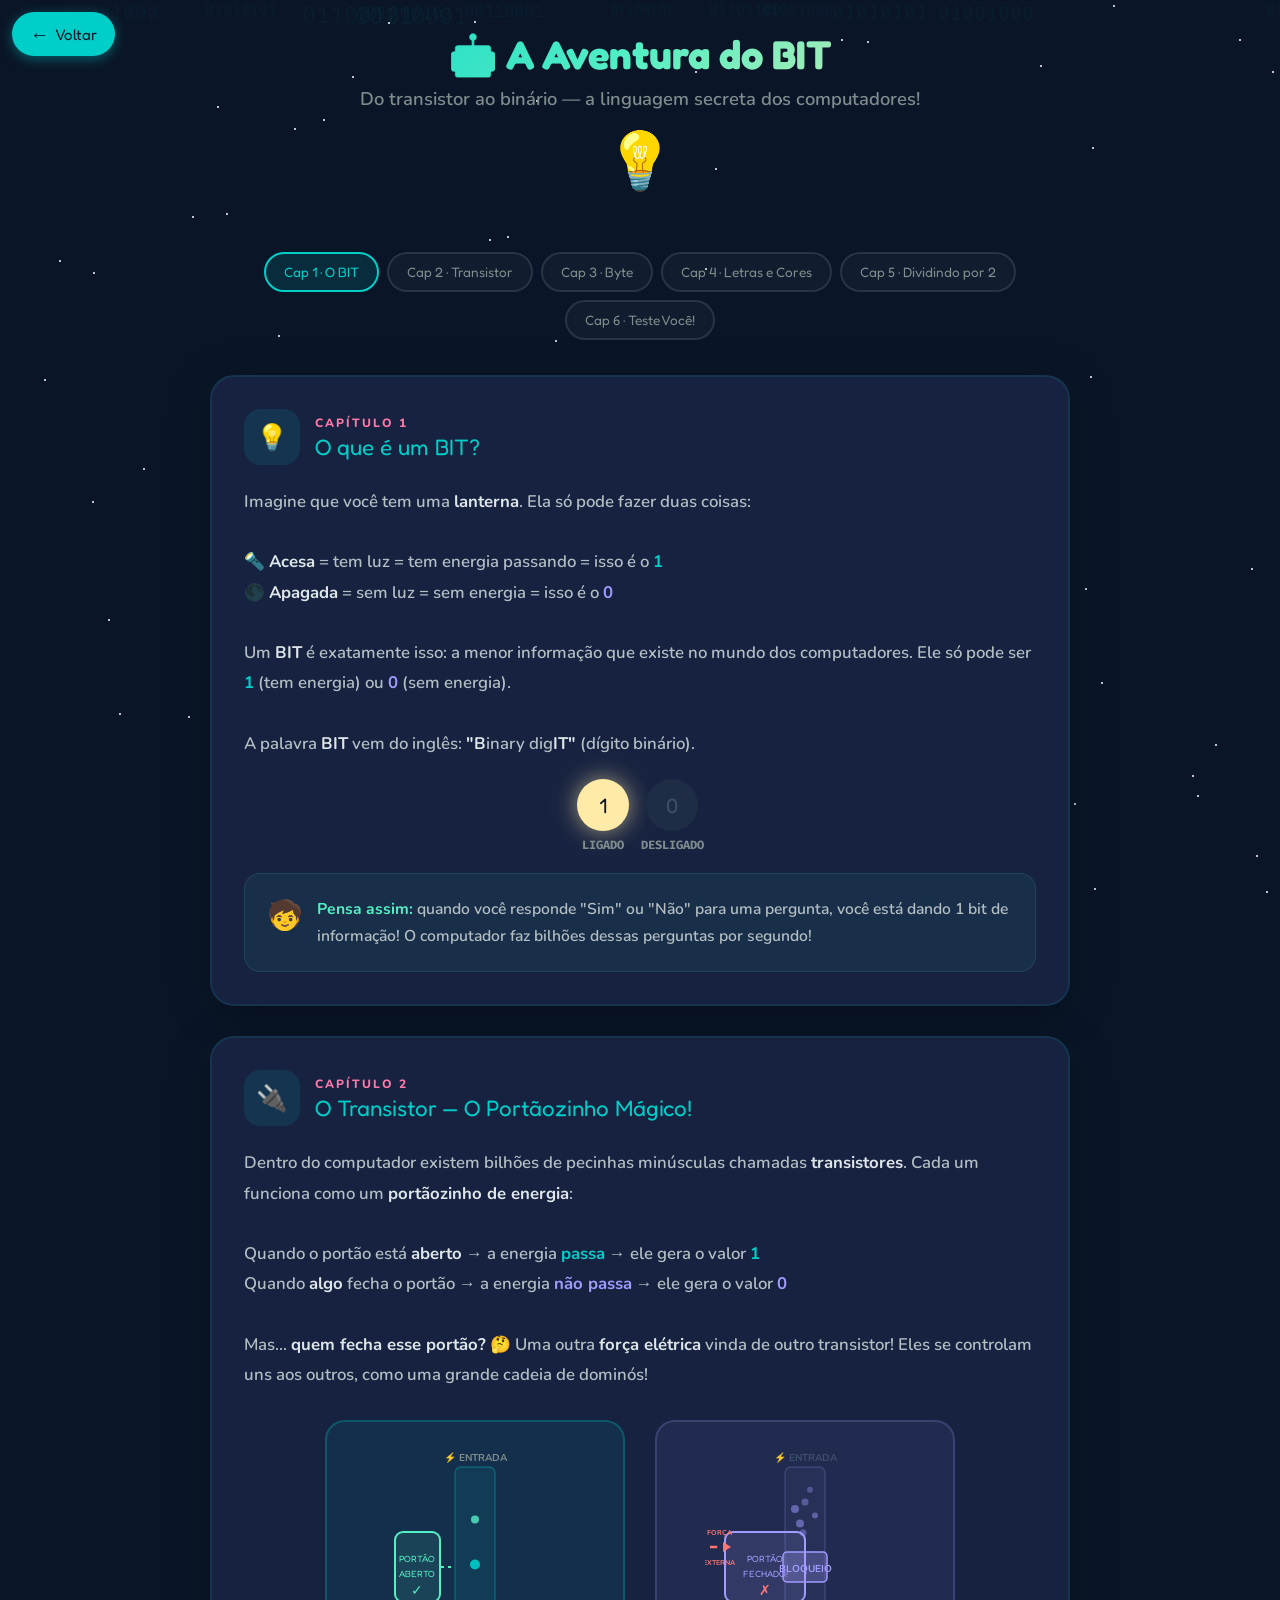
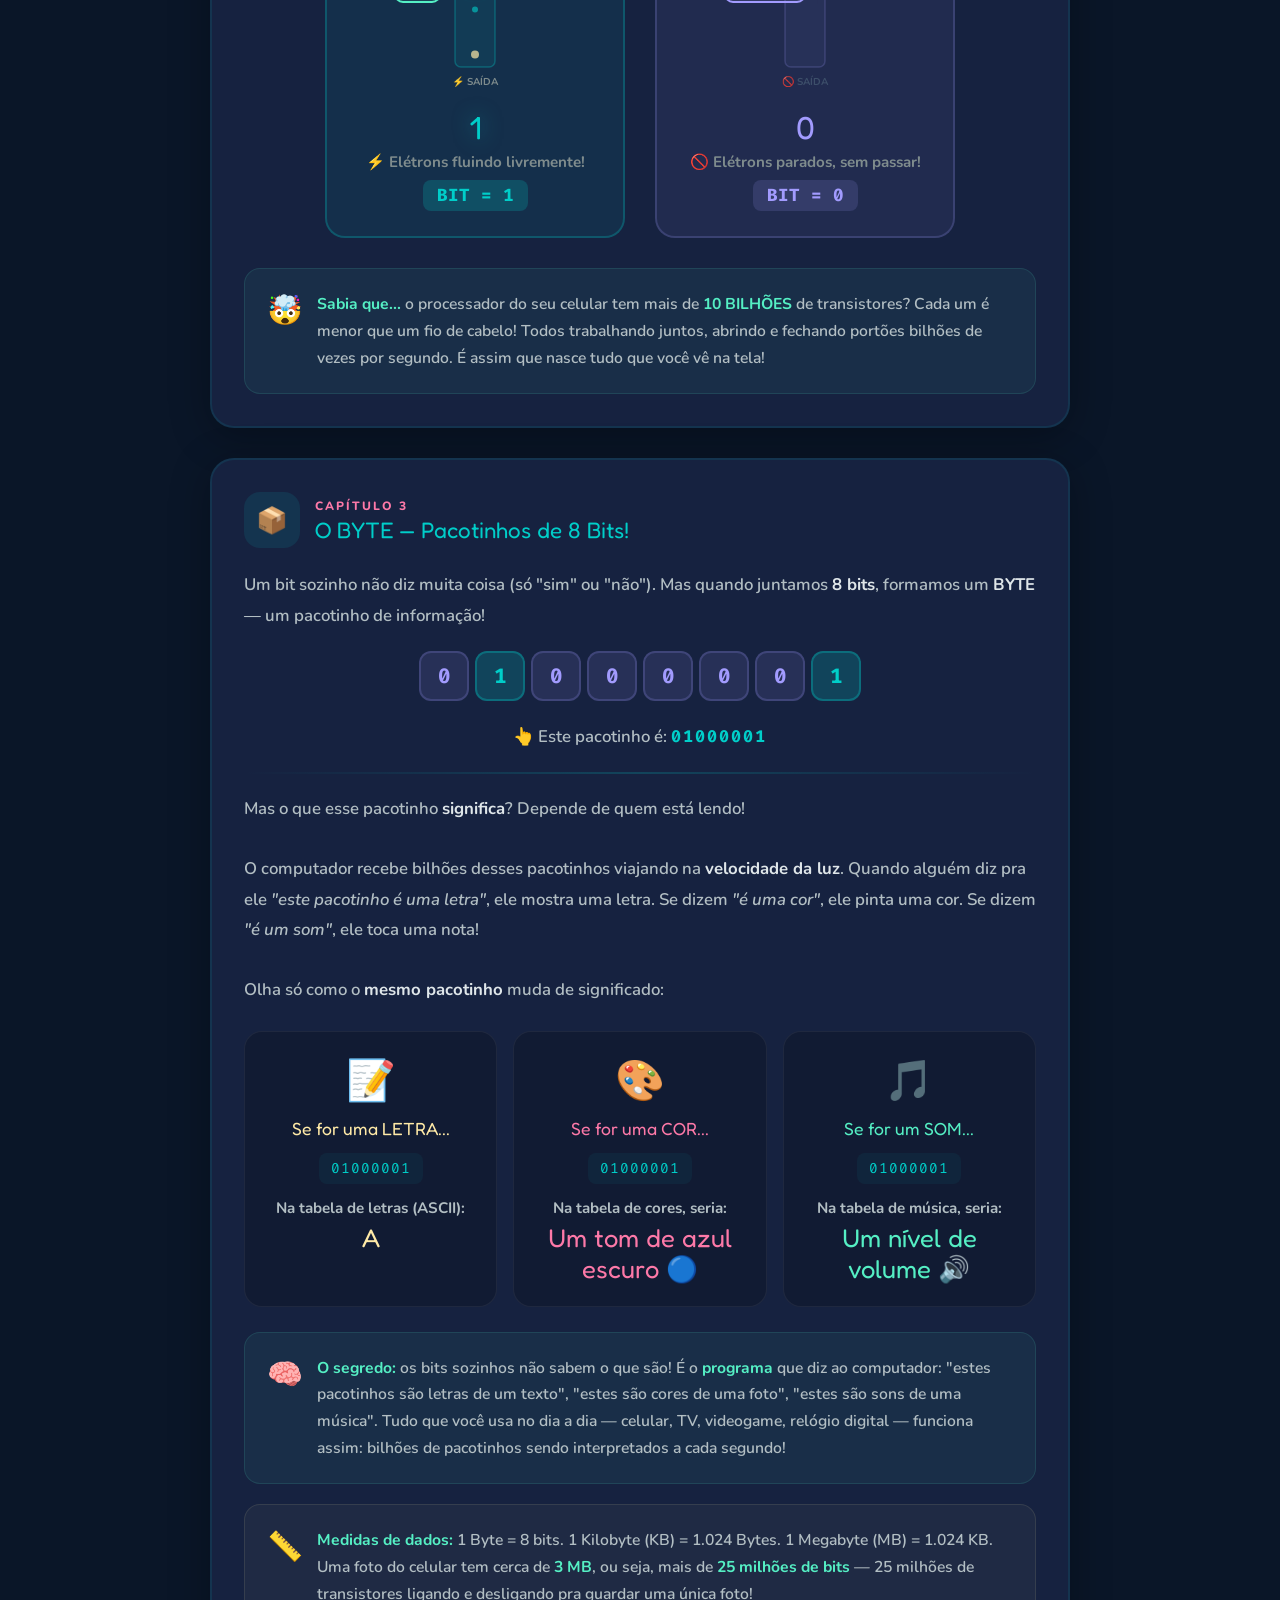
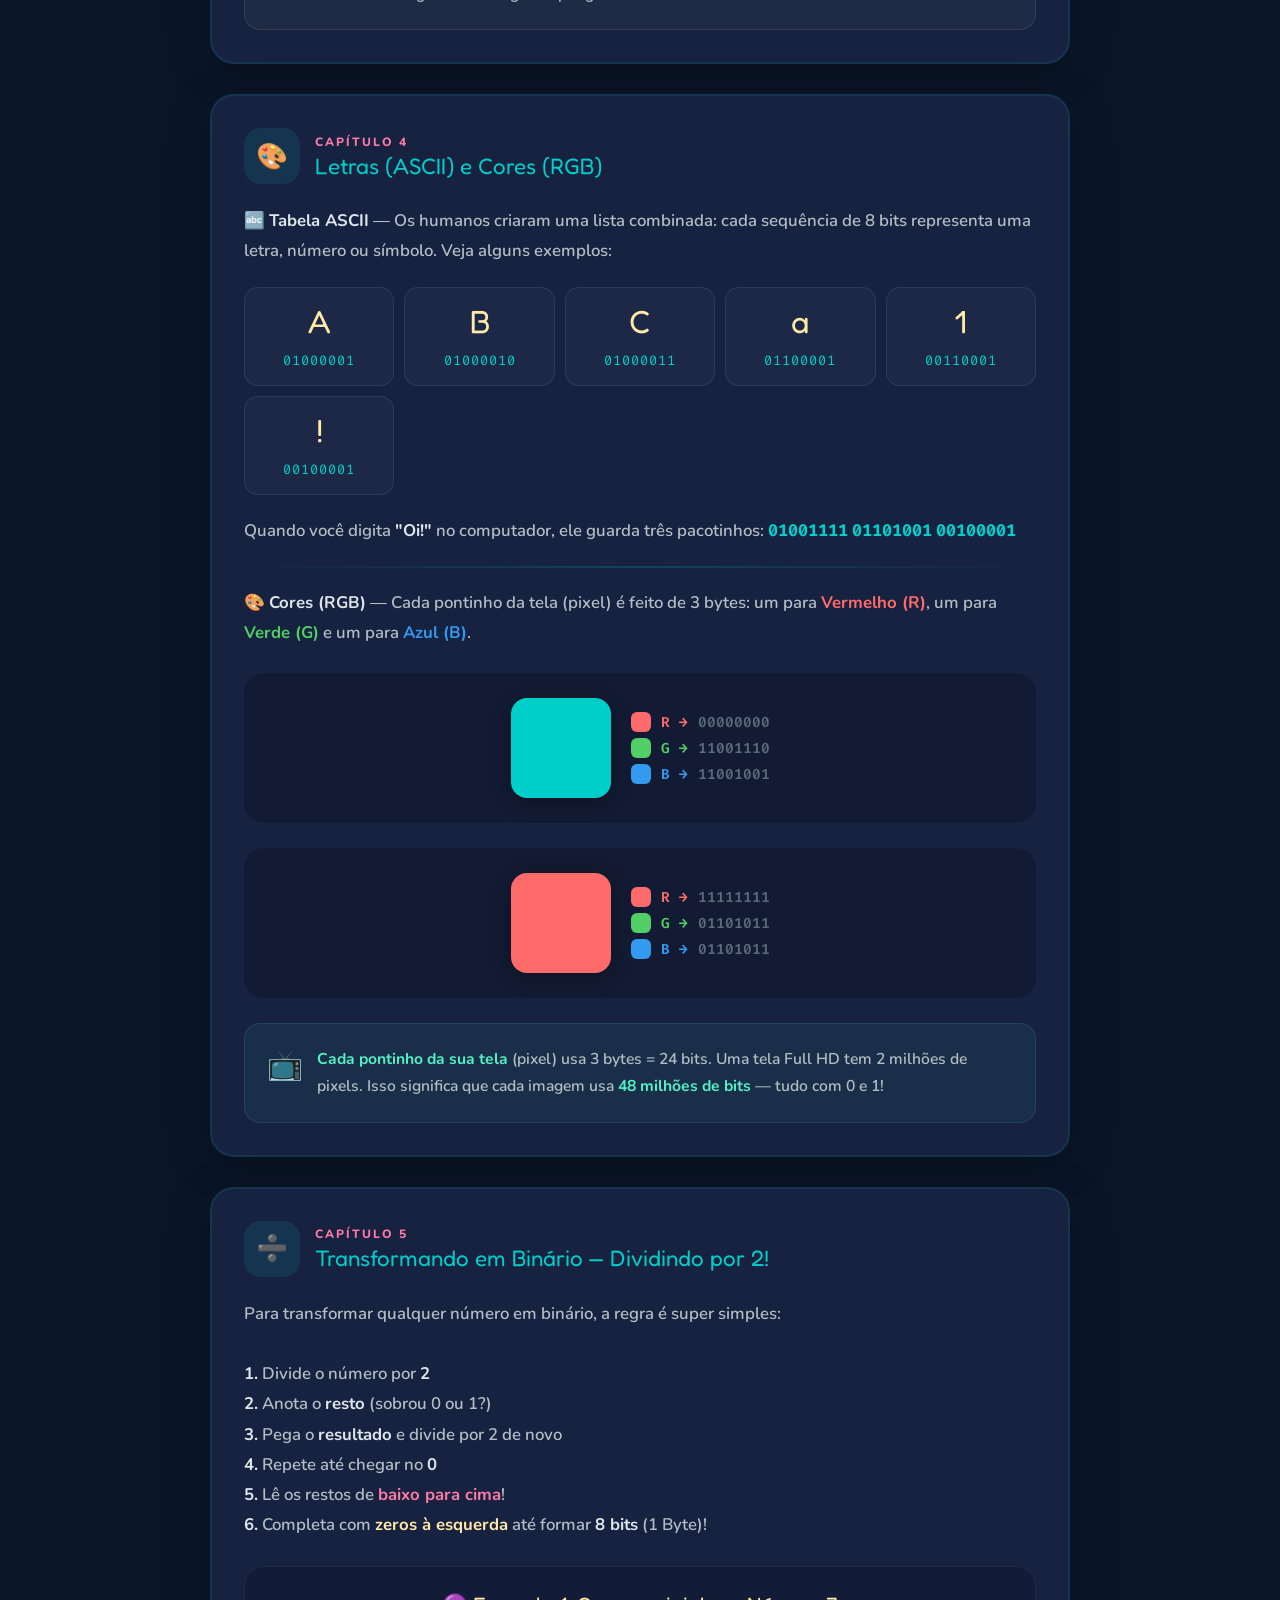
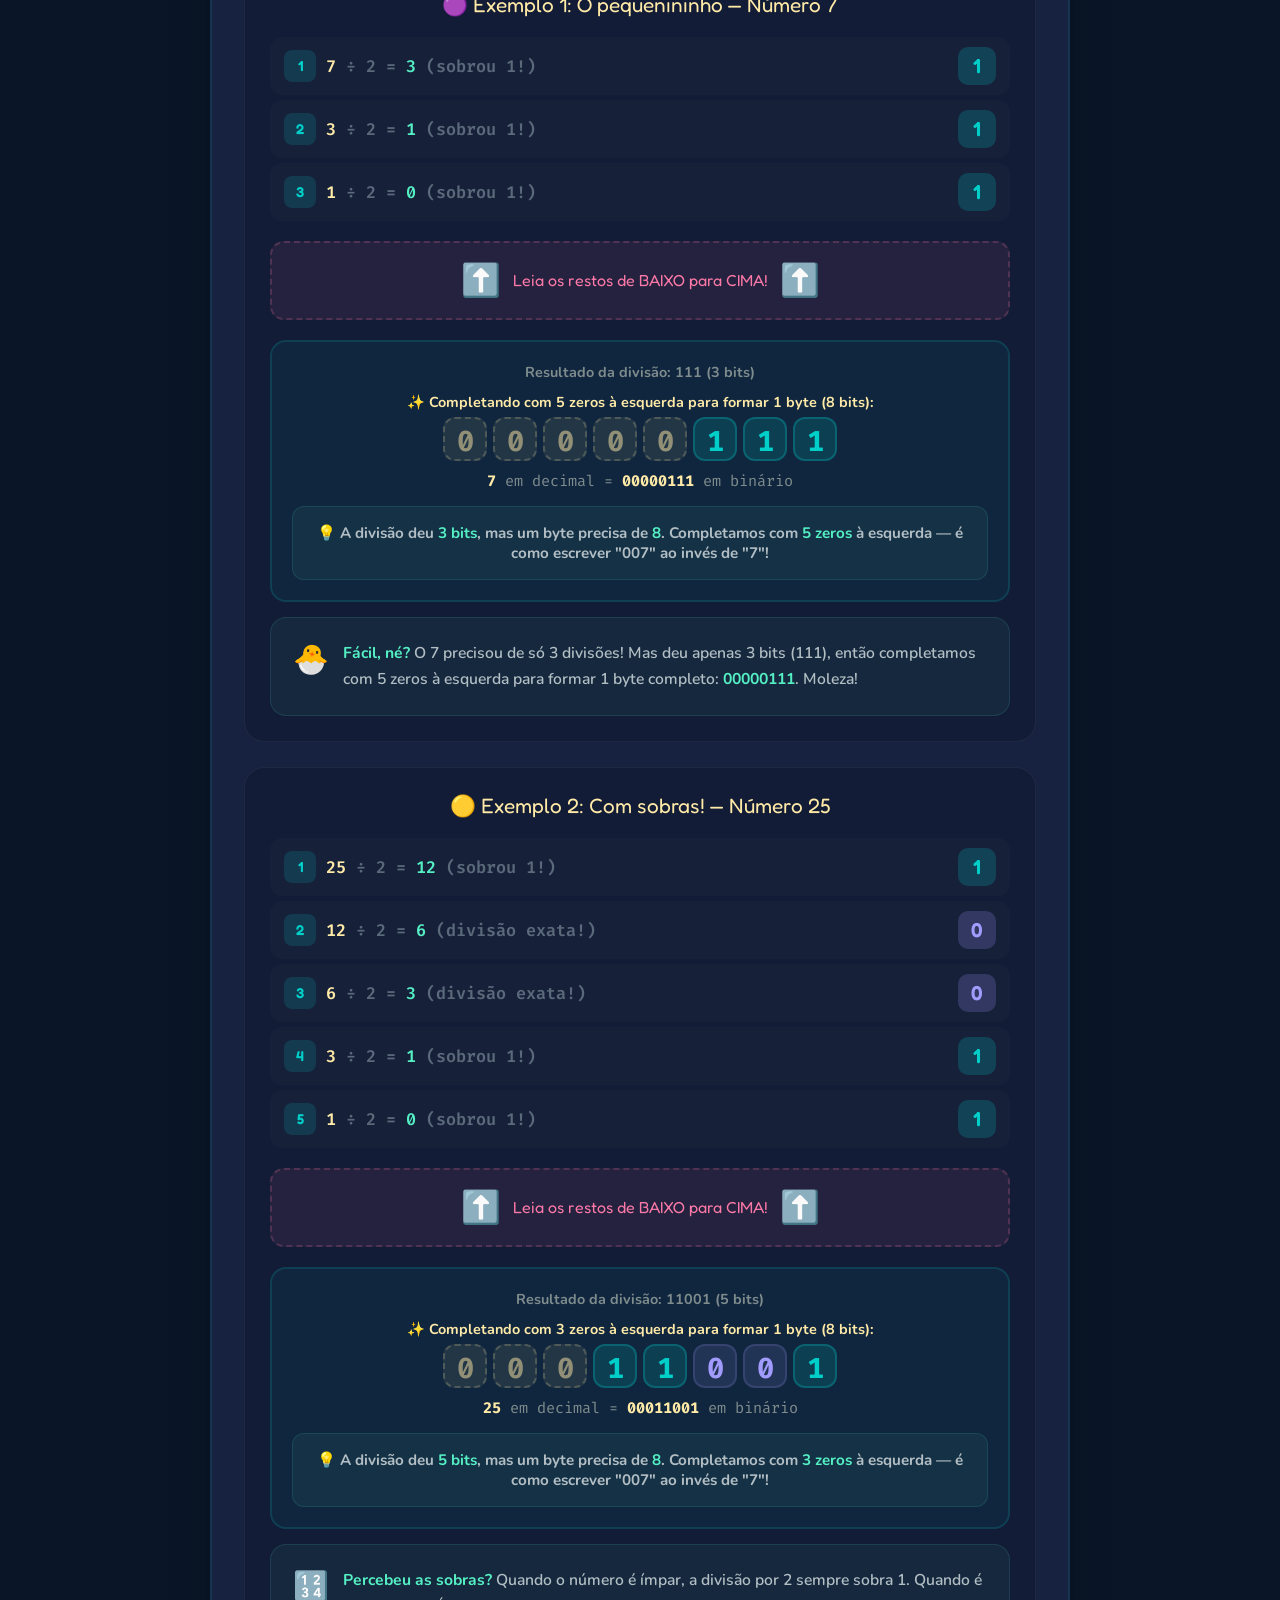
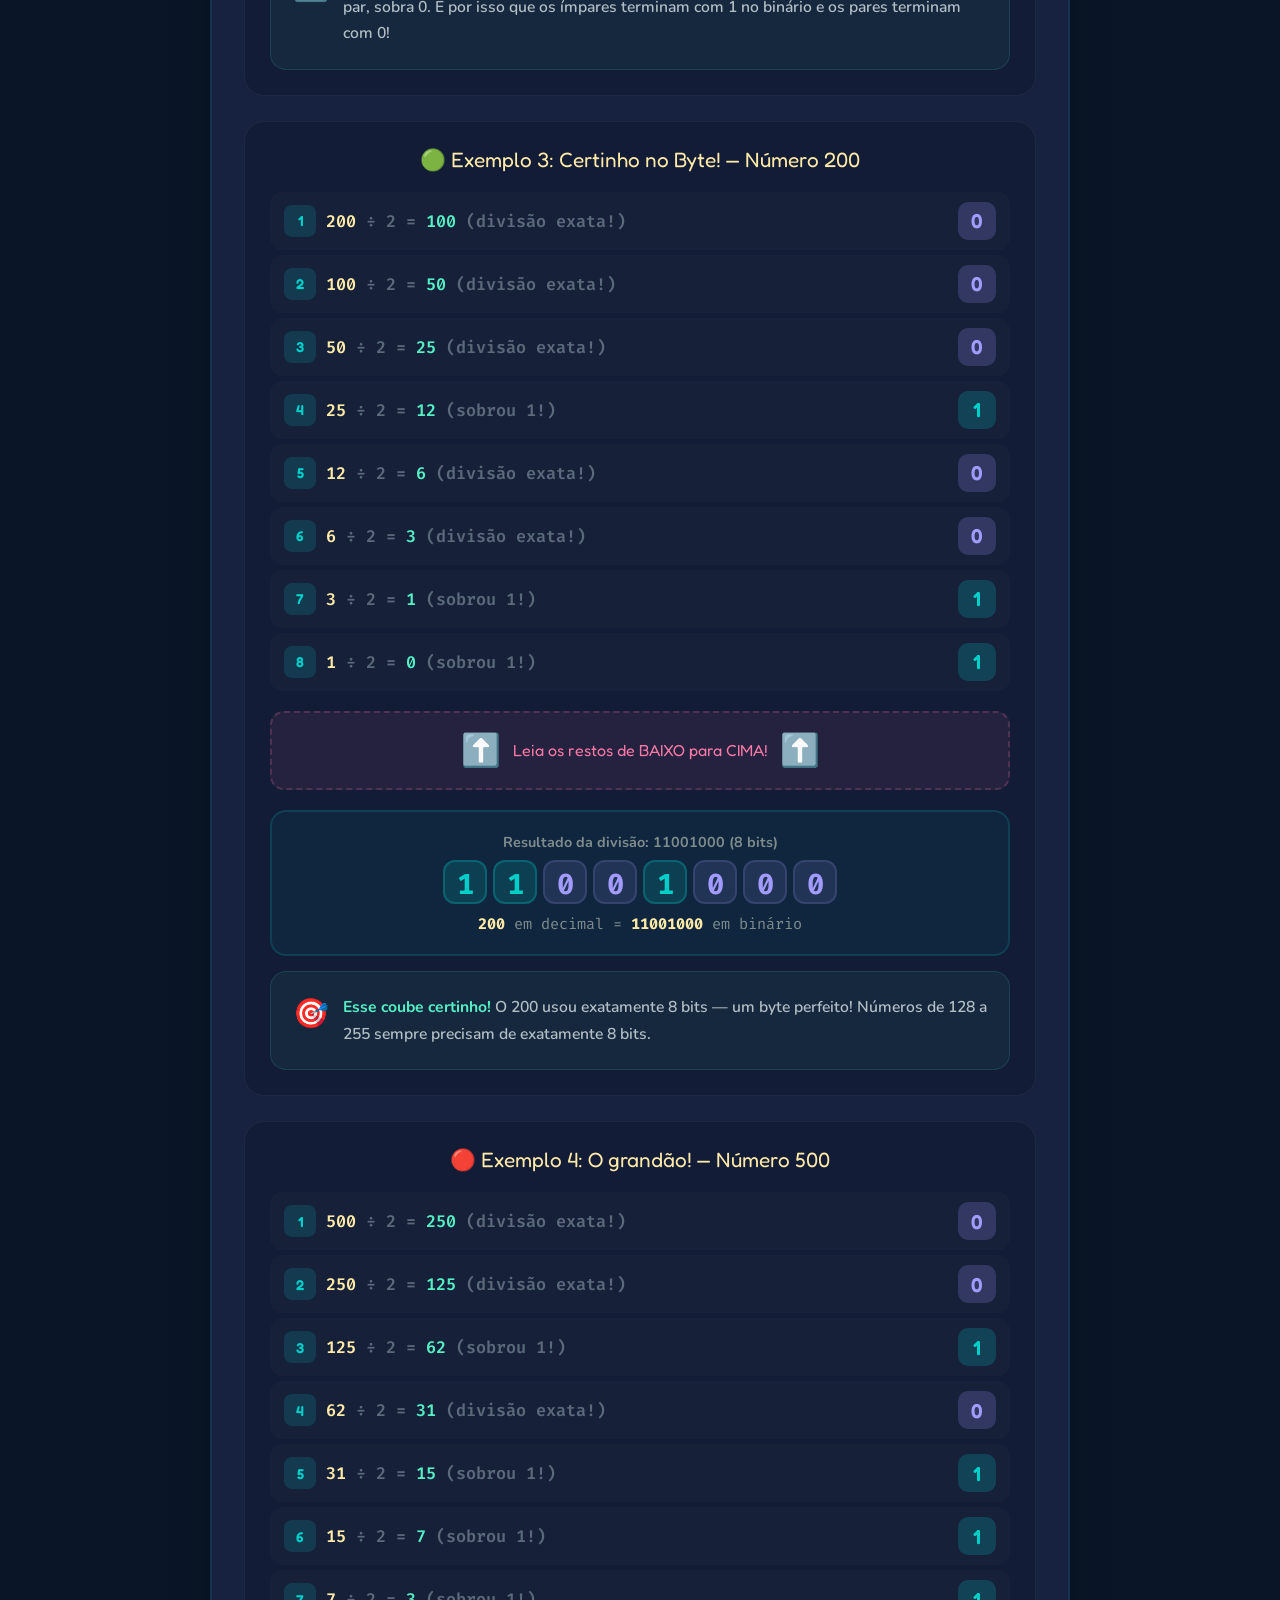
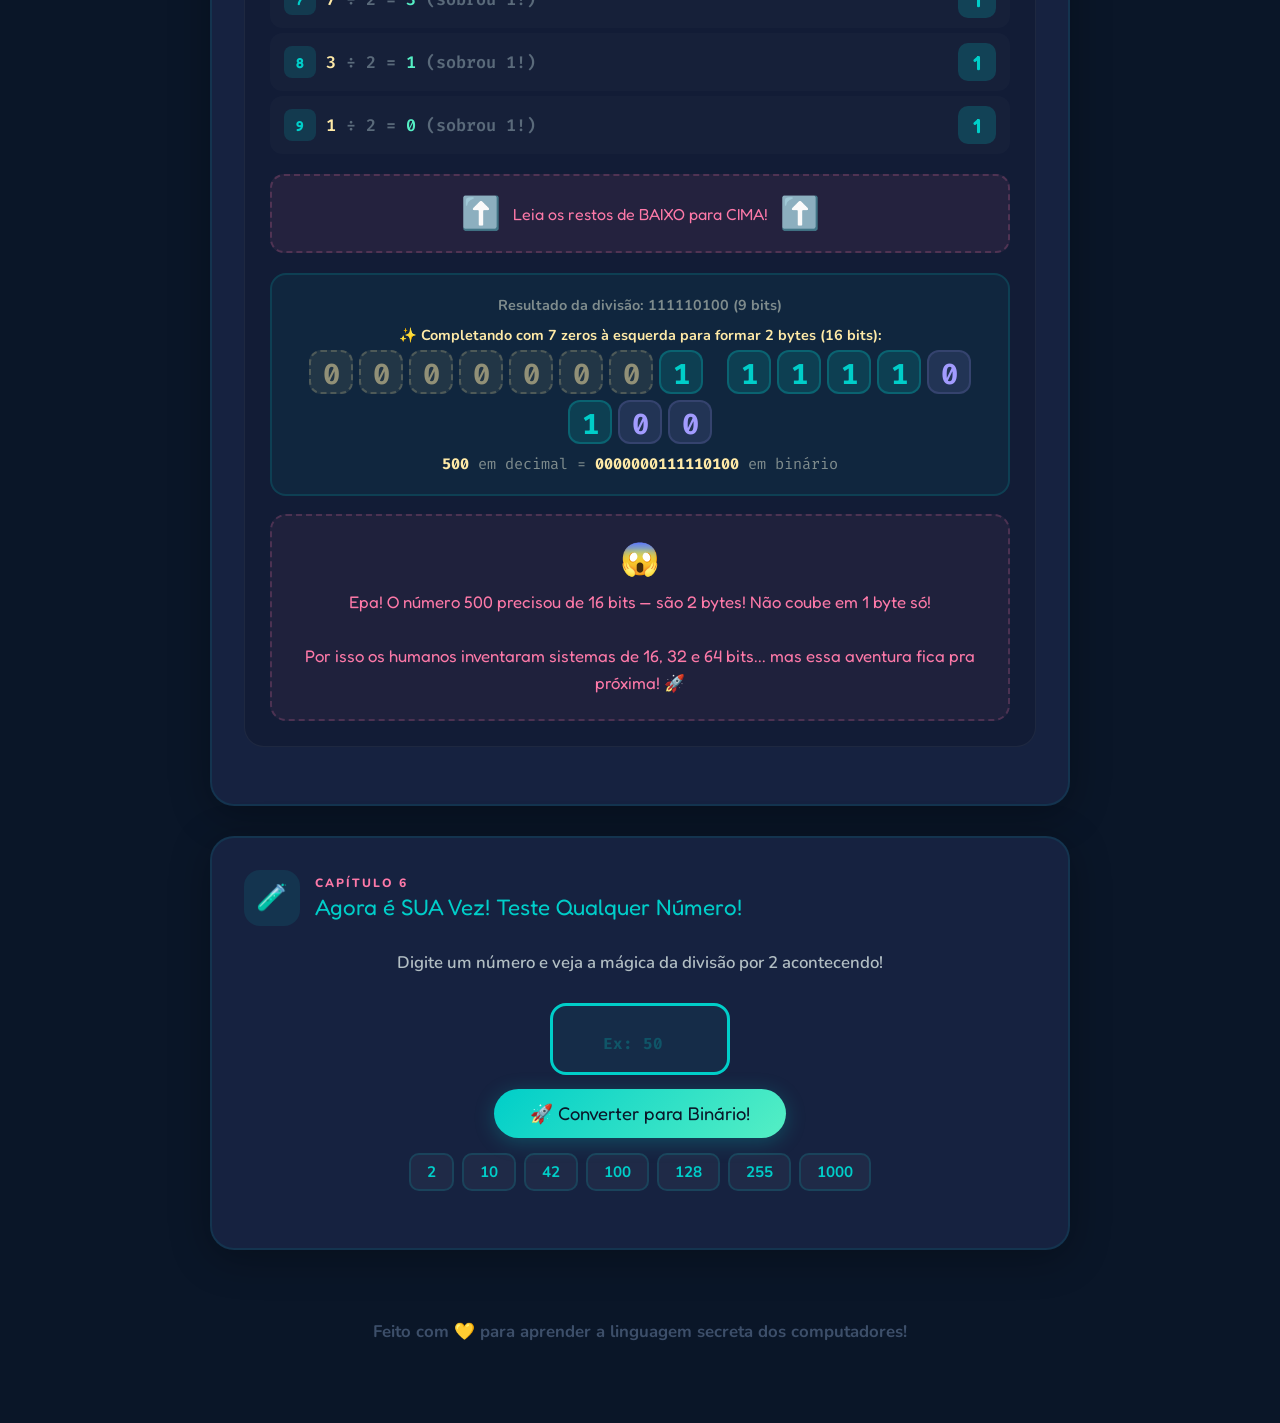
==== commit aaf9f704: "feat: botão Voltar fixo em todas as produções (touch-friendly) - Botão fixo top-left em contando-nov" ====
--- a/producoes/aventura-do-bit-v2.html
+++ b/producoes/aventura-do-bit-v2.html
@@ -828,9 +828,42 @@
             .pixel-info { text-align: center; }
             .context-cards { grid-template-columns: 1fr; }
         }
+        /* Botão Voltar — Colinha na Web */
+        .btn-voltar {
+            position: fixed;
+            top: 12px;
+            left: 12px;
+            z-index: 9999;
+            display: flex;
+            align-items: center;
+            gap: 6px;
+            background: var(--ciano);
+            color: var(--azul-escuro);
+            font-family: 'Fredoka One', cursive;
+            font-size: 0.95rem;
+            text-decoration: none;
+            padding: 10px 18px;
+            border-radius: 50px;
+            box-shadow: 0 3px 12px rgba(0, 206, 201, 0.4);
+            transition: transform 0.2s, box-shadow 0.2s;
+            min-height: 44px;
+            min-width: 44px;
+        }
+        .btn-voltar:hover { transform: scale(1.05); box-shadow: 0 4px 16px rgba(0, 206, 201, 0.5); }
+        .btn-voltar:active { transform: scale(0.97); }
+        .btn-voltar-seta { font-size: 1.2rem; }
+        @media (max-width: 480px) {
+            .btn-voltar { font-size: 0.85rem; padding: 8px 14px; }
+        }
     </style>
 </head>
 <body>
+
+<!-- Botão Voltar -->
+<a href="../index.html" class="btn-voltar">
+    <span class="btn-voltar-seta">&#8592;</span>
+    <span>Voltar</span>
+</a>
 
 <!-- ====== FUNDO ====== -->
 <div class="stars" id="stars"></div>
